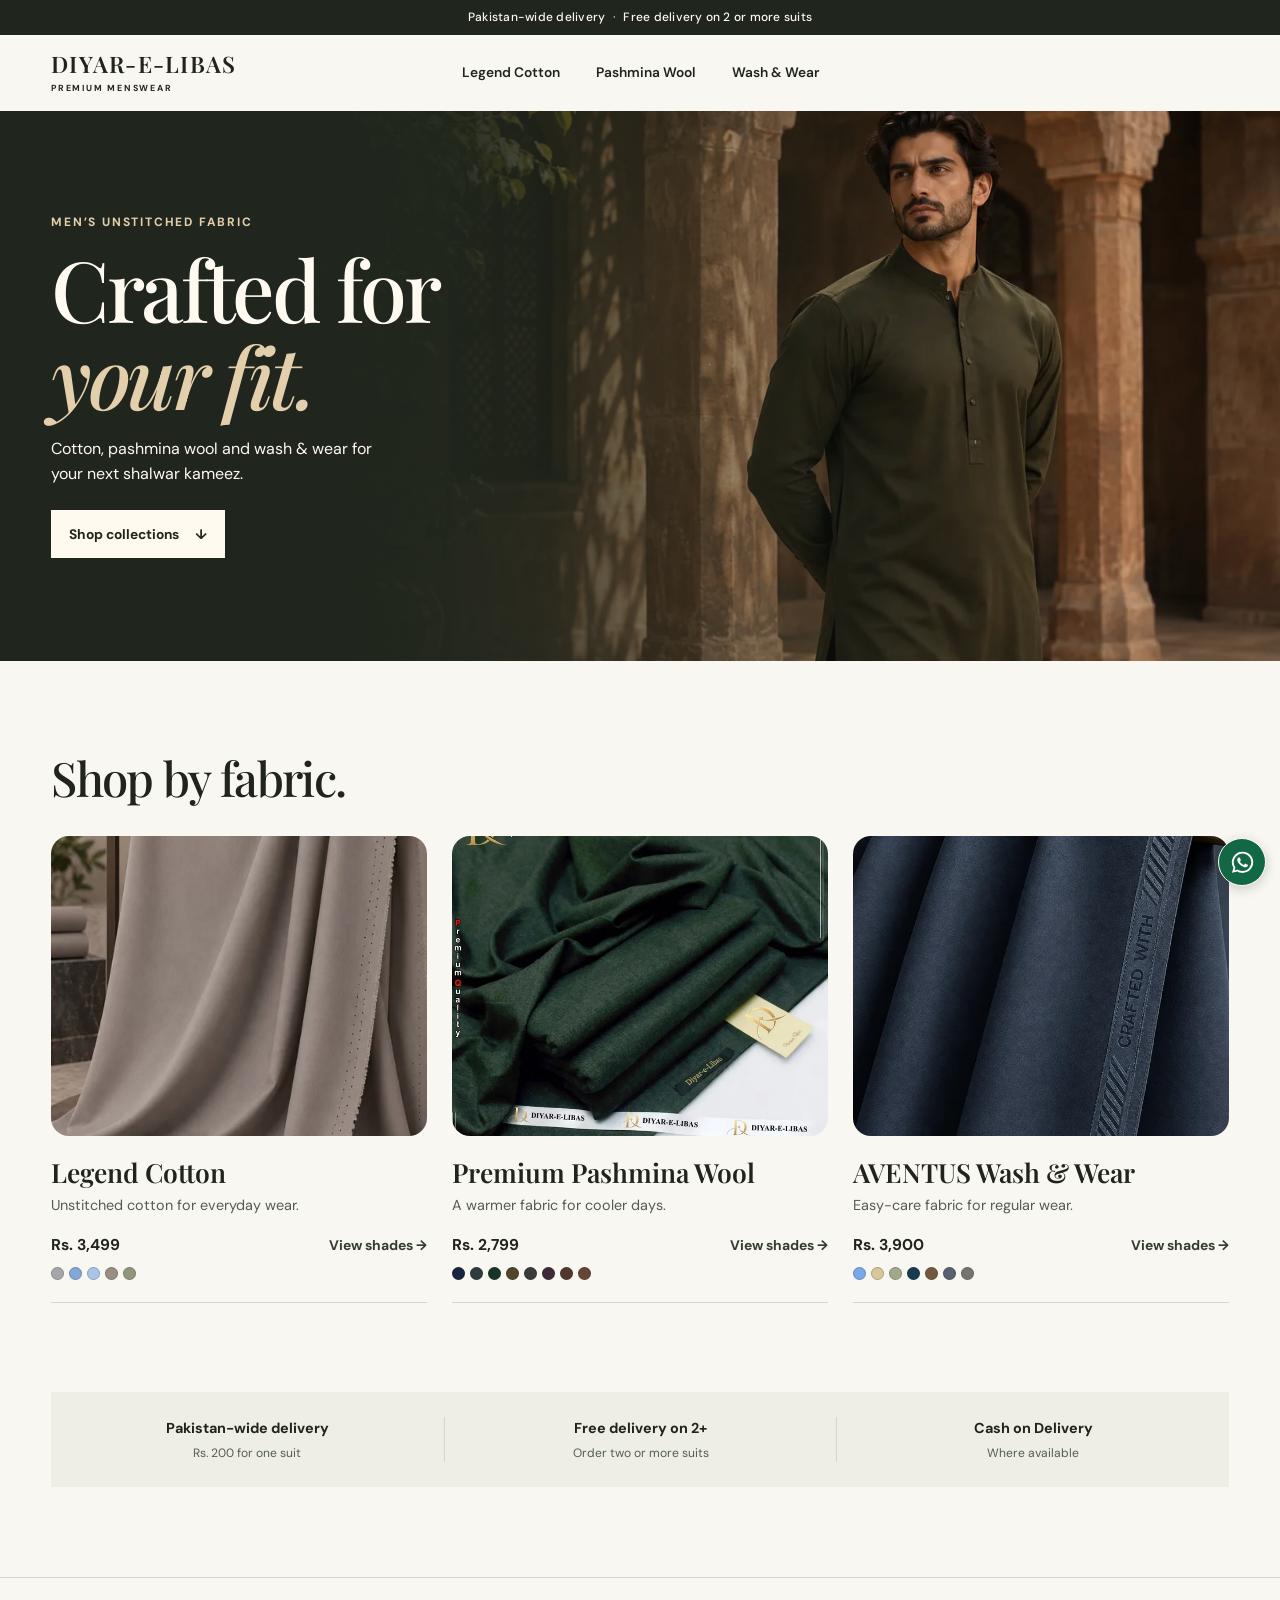
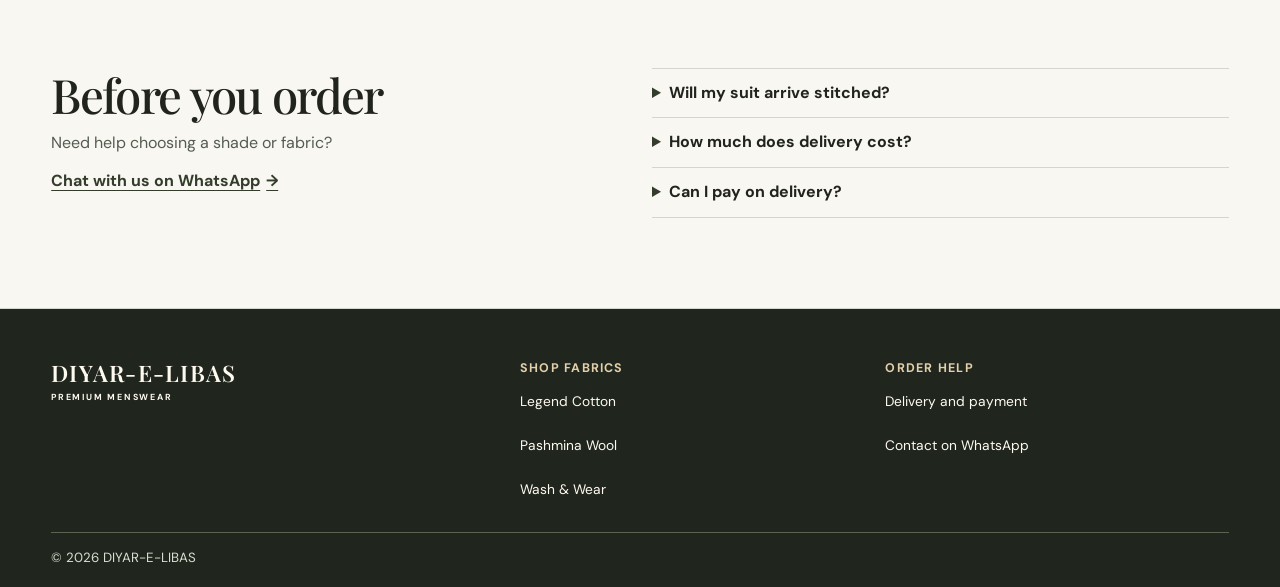
==== index.html @ 00e98317 "Add homepage shade previews and floating WhatsApp" ====
<!DOCTYPE html>
<html lang="en">
<head>
  <meta charset="utf-8">
  <meta name="viewport" content="width=device-width, initial-scale=1">
  <meta name="theme-color" content="#24251e">
  <title>DIYAR-E-LIBAS | Premium Unstitched Menswear</title>
  <meta name="description" content="Shop unstitched men's fabrics from DIYAR-E-LIBAS. Explore Legend Cotton, Premium Pashmina Wool and AVENTUS Wash & Wear with delivery across Pakistan.">
  <link rel="stylesheet" href="home/home.css?v=6">
  <script src="home/home.js?v=2" defer></script>
</head>
<body class="home-page">
  <a class="skip-link" href="#main">Skip to content</a>
  <div class="announcement">Pakistan-wide delivery <span aria-hidden="true">·</span> Free delivery on 2 or more suits</div>
  <header class="site-header">
    <div class="container header-content">
      <a class="wordmark" href="./" aria-label="DIYAR-E-LIBAS home">DIYAR-E-LIBAS<span>PREMIUM MENSWEAR</span></a>
      <nav aria-label="Main navigation">
        <a href="legend-cotton/">Legend Cotton</a>
        <a href="kadhar/">Pashmina Wool</a>
        <a href="wash-n-wear/">Wash &amp; Wear</a>
      </nav>
    </div>
  </header>

  <main id="main">
    <section class="hero" aria-labelledby="hero-title">
      <div class="hero-copy">
        <p class="eyebrow">Men’s unstitched fabric</p>
        <h1 id="hero-title">Crafted for <em>your fit.</em></h1>
        <p class="hero-description">Cotton, pashmina wool and wash &amp; wear for your next shalwar kameez.</p>
        <a class="button" href="#collections">Shop collections <span aria-hidden="true">↓</span></a>
      </div>
      <picture class="hero-photo">
        <source media="(max-width: 900px)" srcset="home/images/campaign-mobile.webp">
        <img src="home/images/campaign.webp" width="1200" height="800" alt="Editorial styling of an olive shalwar kameez in a sandstone courtyard" fetchpriority="high">
      </picture>
    </section>

    <section class="container collections" id="collections" aria-labelledby="collections-title">
      <div class="section-heading">
        <h2 id="collections-title">Shop by fabric.</h2>
      </div>
      <div class="collection-grid">
        <a class="collection-card" href="legend-cotton/">
          <div class="collection-photo"><img src="home/images/legend-cotton.webp" width="480" height="720" alt="Dust Taupe cotton draped to show its texture" loading="lazy"></div>
          <div class="collection-info">
            <h3>Legend Cotton</h3>
            <p>Unstitched cotton for everyday wear.</p>
            <span class="collection-action"><strong>Rs. 3,499</strong><span class="card-cta">View shades <span aria-hidden="true">→</span></span></span>
            <span class="collection-swatches" data-collection-swatches hidden></span>
          </div>
        </a>
        <a class="collection-card" href="kadhar/">
          <div class="collection-photo"><img src="home/images/pashmina.webp" width="720" height="689" alt="Folded deep green pashmina wool" loading="lazy"></div>
          <div class="collection-info">
            <h3>Premium Pashmina Wool</h3>
            <p>A warmer fabric for cooler days.</p>
            <span class="collection-action"><strong>Rs. 2,799</strong><span class="card-cta">View shades <span aria-hidden="true">→</span></span></span>
            <span class="collection-swatches" data-collection-swatches hidden></span>
          </div>
        </a>
        <a class="collection-card" href="wash-n-wear/">
          <div class="collection-photo"><img src="home/images/aventus.webp" width="658" height="720" alt="Close-up of dark AVENTUS Wash &amp; Wear fabric" loading="lazy"></div>
          <div class="collection-info">
            <h3>AVENTUS Wash &amp; Wear</h3>
            <p>Easy-care fabric for regular wear.</p>
            <span class="collection-action"><strong>Rs. 3,900</strong><span class="card-cta">View shades <span aria-hidden="true">→</span></span></span>
            <span class="collection-swatches" data-collection-swatches hidden></span>
          </div>
        </a>
      </div>
    </section>

    <ul class="assurances container" aria-label="Delivery and payment">
      <li><strong>Pakistan-wide delivery</strong><span>Rs. 200 for one suit</span></li>
      <li><strong>Free delivery on 2+</strong><span>Order two or more suits</span></li>
      <li><strong>Cash on Delivery</strong><span>Where available</span></li>
    </ul>

    <section class="shopping-info" id="order-help" aria-labelledby="shopping-title">
      <div class="container shopping-content">
        <div>
          <h2 id="shopping-title">Before you order</h2>
          <p>Need help choosing a shade or fabric?</p>
          <a class="text-link" href="https://wa.me/923183621505">Chat with us on WhatsApp <span aria-hidden="true">→</span></a>
        </div>
        <div class="questions">
          <details>
            <summary>Will my suit arrive stitched?</summary>
            <p>Each collection is sold as unstitched suit fabric. You can have it tailored to your measurements.</p>
          </details>
          <details>
            <summary>How much does delivery cost?</summary>
            <p>Delivery across Pakistan costs Rs. 200 for one suit and is free on orders of two or more suits.</p>
          </details>
          <details>
            <summary>Can I pay on delivery?</summary>
            <p>Cash on Delivery is available where supported in your delivery area.</p>
          </details>
        </div>
      </div>
    </section>
  </main>

  <footer class="site-footer">
    <div class="container footer-content">
      <a class="wordmark" href="./" aria-label="DIYAR-E-LIBAS home">DIYAR-E-LIBAS<span>PREMIUM MENSWEAR</span></a>
      <nav aria-label="Shop fabrics">
        <h2>Shop fabrics</h2>
        <a href="legend-cotton/">Legend Cotton</a>
        <a href="kadhar/">Pashmina Wool</a>
        <a href="wash-n-wear/">Wash &amp; Wear</a>
      </nav>
      <nav aria-label="Order help">
        <h2>Order help</h2>
        <a href="#order-help">Delivery and payment</a>
        <a href="https://wa.me/923183621505">Contact on WhatsApp</a>
      </nav>
    </div>
    <small class="container footer-copyright">© <span id="year"></span> DIYAR-E-LIBAS</small>
  </footer>
  <a class="floating-whatsapp" href="https://wa.me/923183621505" aria-label="Message Diyar-e-Libas on WhatsApp">
    <svg aria-hidden="true" viewBox="0 0 32 32" xmlns="http://www.w3.org/2000/svg"><path fill="#fff" d="M16.02 3.2A12.55 12.55 0 0 0 5.25 22.2L3.6 28.2l6.16-1.61A12.56 12.56 0 1 0 16.02 3.2Zm0 22.9c-1.9 0-3.75-.51-5.36-1.49l-.38-.23-3.66.96.98-3.56-.25-.39a10.34 10.34 0 1 1 8.67 4.71Zm5.67-7.74c-.31-.16-1.83-.9-2.11-1-.28-.1-.49-.16-.69.16-.21.31-.8 1-.98 1.2-.18.21-.36.23-.67.08-.31-.16-1.3-.48-2.47-1.53-.91-.81-1.53-1.82-1.71-2.13-.18-.31-.02-.48.14-.64.14-.14.31-.36.46-.54.15-.18.2-.31.31-.52.1-.2.05-.39-.03-.54-.08-.16-.69-1.67-.95-2.29-.25-.6-.5-.52-.69-.53h-.59c-.2 0-.54.08-.82.39-.28.31-1.08 1.05-1.08 2.57s1.1 2.98 1.26 3.19c.15.21 2.17 3.31 5.26 4.64.74.32 1.31.51 1.76.65.74.24 1.41.21 1.94.13.59-.09 1.83-.75 2.09-1.47.26-.72.26-1.34.18-1.47-.08-.13-.28-.21-.59-.36Z"/></svg>
  </a>
</body>
</html>
---- home/home.css ----
@import url('https://fonts.googleapis.com/css2?family=DM+Sans:wght@400;500;600;700&family=Playfair+Display:ital,wght@0,500;0,600;1,500&display=swap');

:root {
  --ink: #20241d;
  --paper: #f8f7f2;
  --surface: #eeeee5;
  --olive: #343d2c;
  --olive-dark: #20261d;
  --muted: #545c50;
  --line: #d3d6ca;
  --champagne: #e3cfac;
  --on-dark: #fffaf0;
  --on-dark-muted: #d9ddce;
  --serif: 'Playfair Display', Georgia, serif;
  --sans: 'DM Sans', Arial, sans-serif;
  --content: min(1240px, calc(100% - clamp(24px, 8vw, 112px)));
  --section-space: clamp(36px, 7vw, 94px);
  --grid-gap: clamp(8px, 2vw, 28px);
}

* { box-sizing: border-box; }
body { margin: 0; background: var(--paper); color: var(--ink); font: 1rem/1.55 var(--sans); }
h1, h2, h3, p { margin: 0; }
a { color: inherit; text-decoration: none; }
img { display: block; width: 100%; }
a:focus-visible, summary:focus-visible { outline: 2px solid currentColor; outline-offset: 4px; }
.container { width: var(--content); margin-inline: auto; }
.skip-link { position: absolute; z-index: 2; top: 8px; left: 8px; padding: 12px; background: var(--paper); transform: translateY(-150%); }
.skip-link:focus { transform: none; }

.announcement {
  padding: 8px 12px;
  background: var(--olive-dark);
  color: var(--on-dark);
  text-align: center;
  font-size: .75rem;
  font-weight: 500;
  letter-spacing: .02em;
}
.announcement span { margin-inline: .35em; color: var(--champagne); }
.site-header { background: var(--paper); }
.header-content { display: grid; grid-template-columns: 1fr auto 1fr; align-items: center; min-height: 76px; gap: 16px; }
.wordmark { justify-self: start; font: 600 clamp(1.04rem, 1.8vw, 1.42rem)/1.1 var(--serif); letter-spacing: .055em; white-space: nowrap; }
.wordmark span { display: block; margin-top: 6px; font: 700 .55rem var(--sans); letter-spacing: .2em; }
.header-content nav { display: flex; gap: clamp(12px, 3vw, 36px); }
.header-content nav a { display: inline-flex; align-items: center; min-height: 44px; font-size: .86rem; font-weight: 600; }
.header-content a:hover, .footer-content nav a:hover { text-decoration: underline; text-underline-offset: 4px; }

.hero {
  position: relative;
  isolation: isolate;
  min-height: clamp(390px, 43vw, 620px);
  display: grid;
  align-items: center;
  background: var(--olive-dark);
  color: var(--on-dark);
}
.hero-photo { position: absolute; inset: 0 0 0 23%; z-index: -2; }
.hero-photo img { height: 100%; object-fit: cover; object-position: 69% 17%; }
.hero::after {
  position: absolute;
  inset: 0;
  z-index: -1;
  content: '';
  background: linear-gradient(90deg, var(--olive-dark) 23%, #20261df5 35%, #20261d83 55%, transparent 76%);
}
.hero-copy { width: var(--content); margin-inline: auto; padding-block: clamp(32px, 7vw, 90px); }
.eyebrow { color: var(--champagne); font-size: .75rem; font-weight: 700; letter-spacing: .15em; text-transform: uppercase; }
.hero h1 { width: fit-content; margin-block: 13px 18px; font: 500 clamp(2.4rem, 6.6vw, 5.85rem)/1.03 var(--serif); letter-spacing: -.042em; }
.hero h1 em { display: block; color: var(--champagne); font-weight: 500; }
.hero-description { max-width: 31ch; color: var(--on-dark); }
.button {
  display: inline-flex;
  align-items: center;
  gap: 16px;
  min-height: 48px;
  margin-top: 24px;
  padding: 10px 17px;
  border: 1px solid var(--on-dark);
  background: var(--on-dark);
  color: var(--olive-dark);
  font-size: .86rem;
  font-weight: 700;
}
.button:hover { background: var(--champagne); border-color: var(--champagne); }
.button:focus-visible { outline-color: var(--champagne); }

.collections { padding-block: var(--section-space); }
h2 { font: 500 clamp(1.9rem, 3.7vw, 3.25rem)/1.12 var(--serif); letter-spacing: -.035em; }
.section-heading { margin-bottom: clamp(16px, 2.6vw, 32px); }
.collection-grid { display: grid; grid-template-columns: repeat(3, minmax(0, 1fr)); gap: var(--grid-gap); }
.collection-card { display: flex; flex-direction: column; min-width: 0; border-bottom: 1px solid var(--line); }
.collection-photo { aspect-ratio: 5 / 4; background: var(--surface); border-radius: clamp(8px, 1.5vw, 18px); overflow: hidden; }
.collection-photo img { height: 100%; object-fit: cover; }
.collection-info { display: flex; flex: 1; flex-direction: column; padding-block: clamp(10px, 1.7vw, 20px) clamp(12px, 1.9vw, 22px); }
.collection-info h3 { font: 600 clamp(.86rem, 2.25vw, 1.65rem)/1.22 var(--serif); }
.collection-info p { margin: 6px 0 16px; color: var(--muted); font-size: .9rem; }
.collection-action { display: flex; justify-content: space-between; align-items: baseline; flex-wrap: wrap; gap: 4px 10px; margin-top: auto; font-size: clamp(.76rem, 1.8vw, .98rem); font-variant-numeric: tabular-nums; }
.collection-swatches:not([hidden]) {
  display: flex;
  flex-wrap: wrap;
  align-content: start;
  gap: 5px;
  margin-top: 10px;
}
.collection-swatch {
  width: 13px;
  height: 13px;
  border: 1px solid #20241d38;
  border-radius: 50%;
}
.card-cta { color: var(--olive); font-size: clamp(.72rem, 1.65vw, .87rem); font-weight: 700; }
.collection-card:hover .card-cta, .collection-card:focus-visible .card-cta { text-decoration: underline; text-underline-offset: 4px; }
@media (hover: hover) and (prefers-reduced-motion: no-preference) {
  .collection-photo img { transition: transform 240ms ease-out; }
  .collection-card:hover img { transform: scale(1.035); }
}

.assurances { display: grid; grid-template-columns: repeat(3, minmax(0, 1fr)); padding: clamp(15px, 2.5vw, 25px) 0; margin-block: 0 var(--section-space); background: var(--surface); list-style: none; }
.assurances li { display: grid; align-content: start; gap: 4px; padding-inline: 8px; text-align: center; font-size: .9rem; }
.assurances li + li { border-left: 1px solid var(--line); }
.assurances span { color: var(--muted); font-size: .84em; }
.shopping-info { border-block: 1px solid var(--line); }
.shopping-content { display: grid; grid-template-columns: minmax(0, 1fr) minmax(0, 1fr); gap: 24px; padding-block: var(--section-space); }
.shopping-content h2 { margin-bottom: 10px; }
.shopping-content p { color: var(--muted); }
.text-link { display: inline-flex; align-items: center; gap: 6px; min-height: 44px; margin-top: 4px; color: var(--olive); font-weight: 700; text-decoration: underline; text-underline-offset: 4px; }
details { border-bottom: 1px solid var(--line); }
details:first-child { border-top: 1px solid var(--line); }
summary { min-height: 48px; padding-block: 12px; cursor: pointer; font-weight: 700; }
summary::marker { color: var(--olive); }
details p { padding: 0 0 14px 16px; }

.site-footer { background: var(--olive-dark); color: var(--on-dark); padding-block: clamp(28px, 4vw, 54px) 18px; }
.footer-content { display: grid; grid-template-columns: 1.3fr 1fr 1fr; align-items: start; gap: 22px; }
.footer-content nav { display: grid; justify-items: start; }
.footer-content nav h2 { margin-bottom: 4px; color: var(--champagne); font: 700 .78rem var(--sans); letter-spacing: .1em; text-transform: uppercase; }
.footer-content nav a { display: inline-flex; align-items: center; min-height: 44px; font-size: .86rem; }
.footer-copyright { display: block; margin-top: 20px; padding-top: 15px; border-top: 1px solid #596451; color: var(--on-dark-muted); }

.floating-whatsapp {
  position: fixed;
  z-index: 3;
  right: calc(14px + env(safe-area-inset-right));
  bottom: calc(14px + env(safe-area-inset-bottom));
  display: grid;
  place-items: center;
  width: 48px;
  height: 48px;
  border: 1px solid #fffaf0;
  border-radius: 50%;
  background: #126844;
  color: #fff;
  box-shadow: 0 3px 12px #20261d33;
}
.floating-whatsapp:hover { background: #0e5135; }
.floating-whatsapp:focus-visible { outline: 2px solid var(--olive-dark); box-shadow: 0 0 0 4px var(--paper); }
.floating-whatsapp svg { width: 27px; height: 27px; }

@media (max-width: 700px) {
  .header-content { grid-template-columns: 1fr; min-height: 0; gap: 0 10px; padding-top: 8px; }
  .header-content .wordmark { display: grid; align-content: center; min-height: 44px; }
  .header-content nav { grid-row: 2; justify-content: space-between; border-top: 1px solid var(--line); }
  .header-content nav a { font-size: .78rem; }
  .hero { min-height: clamp(285px, 67vw, 430px); }
  .hero-photo { left: 31%; }
  .hero-photo img { object-position: 69% 40%; }
  .hero::after { background: linear-gradient(90deg, var(--olive-dark) 31%, #20261df5 39%, #20261d99 53%, transparent 76%); }
  .hero h1 { font-size: clamp(2rem, 8.6vw, 3.75rem); margin-block: 10px 13px; }
  .hero-description { max-width: 49%; font-size: .82rem; }
  .eyebrow { max-width: 54%; font-size: .65rem; letter-spacing: .1em; }
  .button { min-height: 44px; margin-top: 16px; padding-inline: 10px; gap: 7px; font-size: .76rem; }
  .shopping-content { grid-template-columns: 1fr; }
  .footer-content { grid-template-columns: 1fr 1fr; }
  .footer-content .wordmark { grid-column: 1 / -1; }
}

@media (max-width: 540px) {
  .collection-photo { aspect-ratio: 1; }
  .collection-info h3 { margin-bottom: 10px; }
  .collection-info p { display: none; }
  .collection-action { flex-direction: column; }
  .collection-swatches:not([hidden]) { max-width: 67px; min-height: 31px; }
  .assurances li { font-size: .72rem; }
}
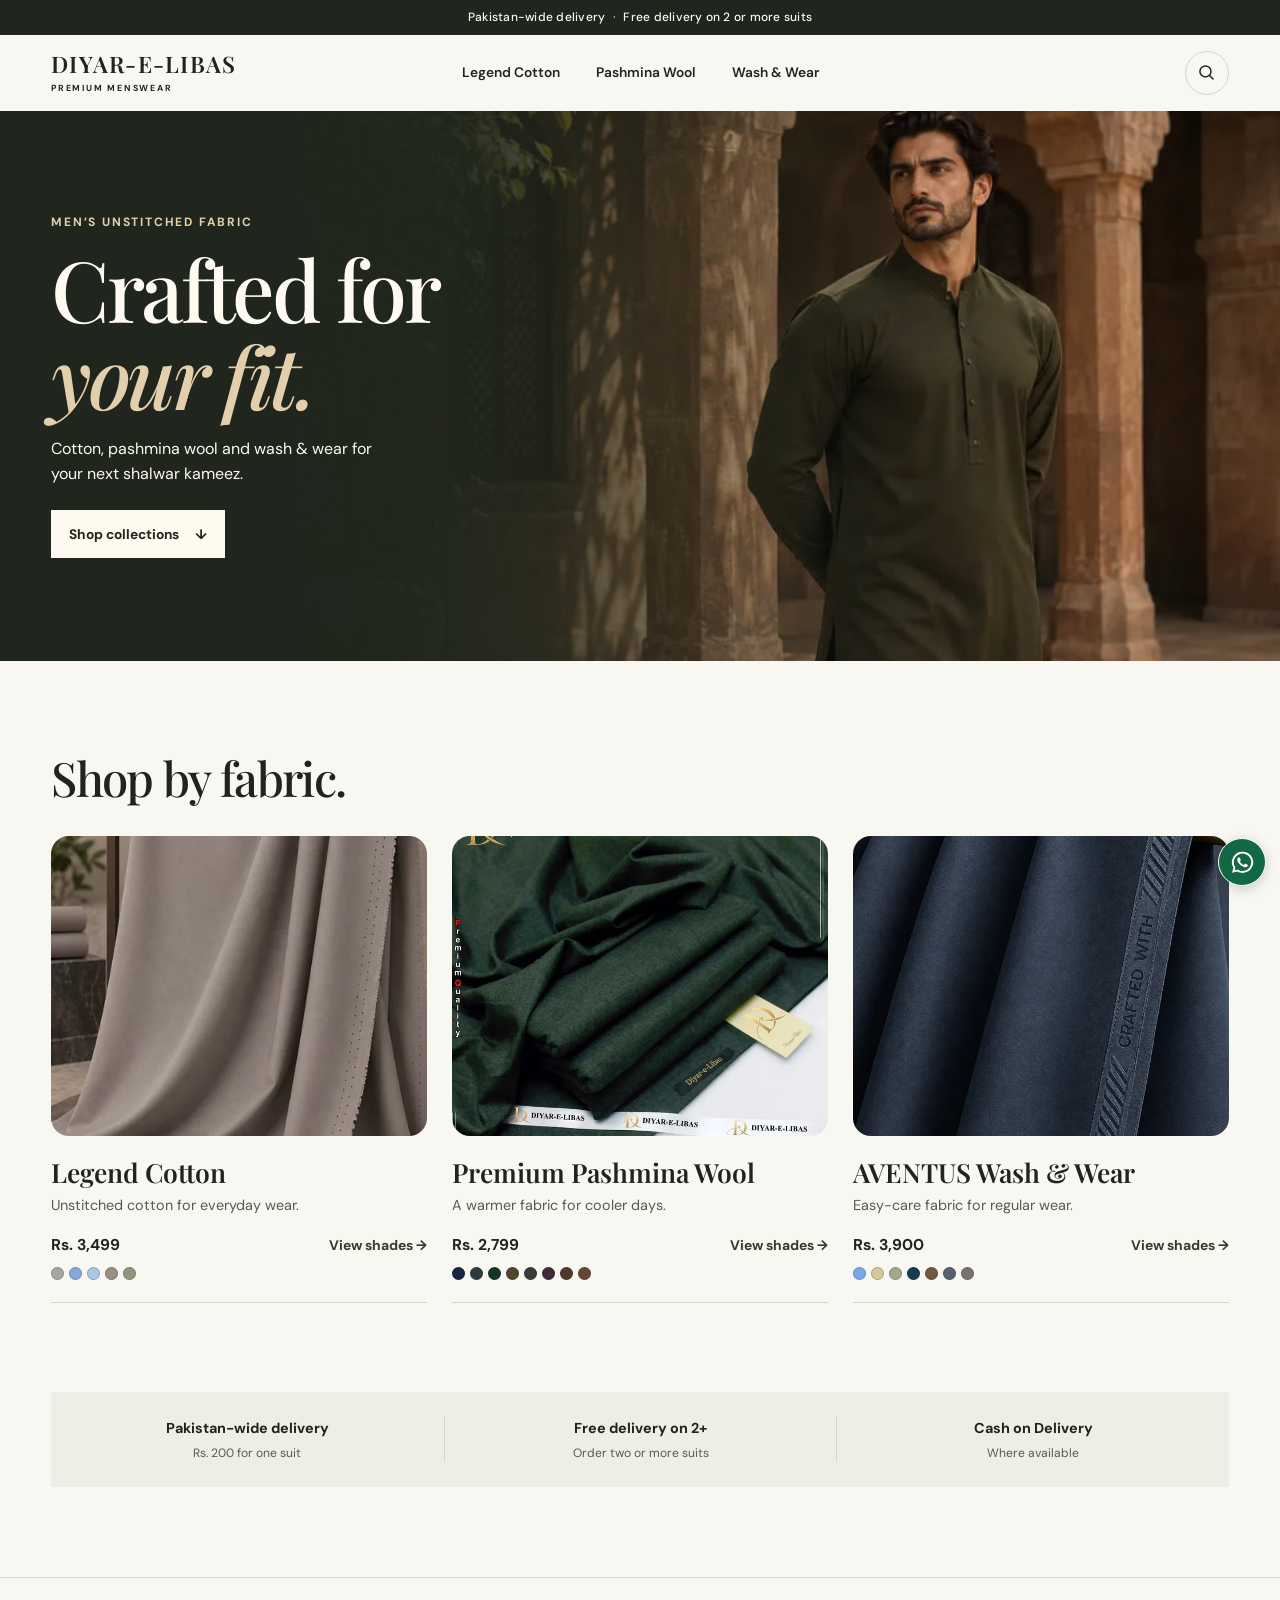
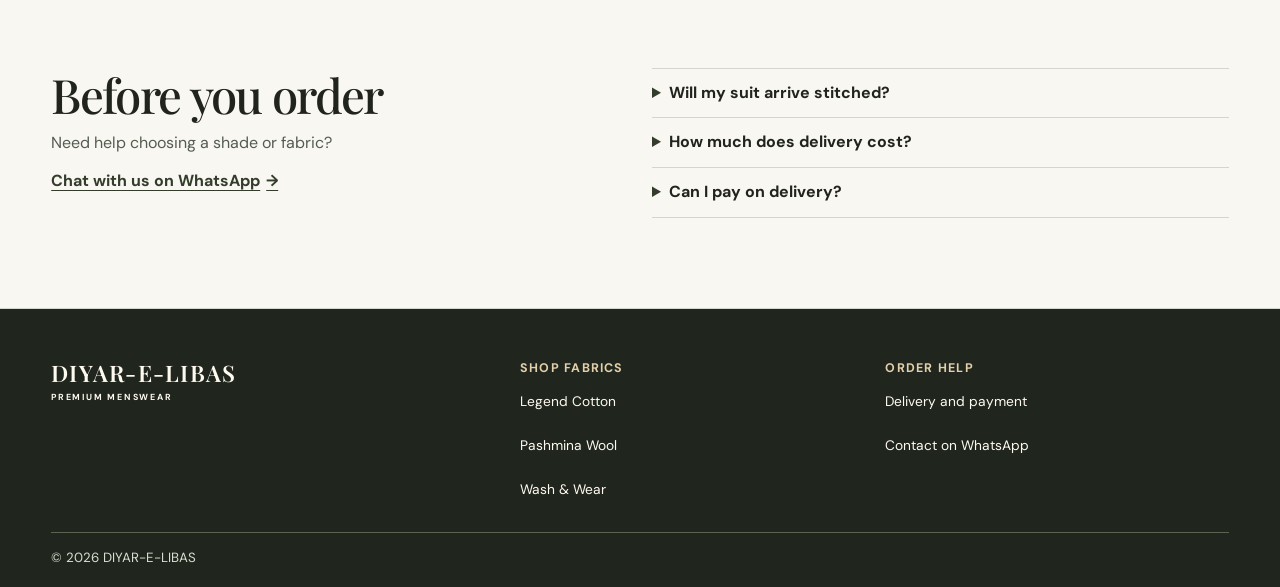
==== commit 894d367c: "Add homepage fabric search and mobile navigation tabs" ====
--- a/index.html
+++ b/index.html
@@ -6,8 +6,8 @@
   <meta name="theme-color" content="#24251e">
   <title>DIYAR-E-LIBAS | Premium Unstitched Menswear</title>
   <meta name="description" content="Shop unstitched men's fabrics from DIYAR-E-LIBAS. Explore Legend Cotton, Premium Pashmina Wool and AVENTUS Wash & Wear with delivery across Pakistan.">
-  <link rel="stylesheet" href="home/home.css?v=6">
-  <script src="home/home.js?v=2" defer></script>
+  <link rel="stylesheet" href="home/home.css?v=7">
+  <script src="home/home.js?v=3" defer></script>
 </head>
 <body class="home-page">
   <a class="skip-link" href="#main">Skip to content</a>
@@ -20,8 +20,25 @@
         <a href="kadhar/">Pashmina Wool</a>
         <a href="wash-n-wear/">Wash &amp; Wear</a>
       </nav>
+      <button class="search-toggle" type="button" aria-label="Search fabrics" aria-haspopup="dialog" aria-controls="fabric-search" hidden>
+        <svg viewBox="0 0 24 24" fill="none" stroke="currentColor" stroke-width="1.7" stroke-linecap="round" aria-hidden="true">
+          <circle cx="10.8" cy="10.8" r="6.3"></circle>
+          <path d="m15.4 15.4 4.1 4.1"></path>
+        </svg>
+      </button>
     </div>
   </header>
+
+  <dialog class="fabric-search" id="fabric-search" aria-labelledby="search-heading">
+    <div class="search-heading">
+      <h2 id="search-heading">Search fabrics</h2>
+      <form method="dialog"><button class="search-close" aria-label="Close search">×</button></form>
+    </div>
+    <label class="search-label" for="fabric-query">Collection or shade</label>
+    <input id="fabric-query" type="search" placeholder="Try cotton or powder blue" autocomplete="off" autofocus>
+    <p class="search-status" role="status"></p>
+    <ul class="search-results" aria-label="Matching collections"></ul>
+  </dialog>
 
   <main id="main">
     <section class="hero" aria-labelledby="hero-title">
--- a/home/home.css
+++ b/home/home.css
@@ -23,7 +23,7 @@
 h1, h2, h3, p { margin: 0; }
 a { color: inherit; text-decoration: none; }
 img { display: block; width: 100%; }
-a:focus-visible, summary:focus-visible { outline: 2px solid currentColor; outline-offset: 4px; }
+a:focus-visible, button:focus-visible, input:focus-visible, summary:focus-visible { outline: 2px solid currentColor; outline-offset: 4px; }
 .container { width: var(--content); margin-inline: auto; }
 .skip-link { position: absolute; z-index: 2; top: 8px; left: 8px; padding: 12px; background: var(--paper); transform: translateY(-150%); }
 .skip-link:focus { transform: none; }
@@ -45,6 +45,49 @@
 .header-content nav { display: flex; gap: clamp(12px, 3vw, 36px); }
 .header-content nav a { display: inline-flex; align-items: center; min-height: 44px; font-size: .86rem; font-weight: 600; }
 .header-content a:hover, .footer-content nav a:hover { text-decoration: underline; text-underline-offset: 4px; }
+
+.search-toggle, .search-close {
+  width: 44px;
+  height: 44px;
+  padding: 0;
+  border: 1px solid var(--line);
+  border-radius: 50%;
+  background: transparent;
+  color: var(--ink);
+  cursor: pointer;
+}
+.search-toggle:not([hidden]) { display: grid; place-items: center; justify-self: end; }
+.search-toggle:hover, .search-close:hover { background: var(--surface); }
+.search-toggle svg { width: 21px; height: 21px; }
+.fabric-search {
+  width: min(480px, calc(100% - 24px));
+  max-height: 85dvh;
+  padding: clamp(16px, 4vw, 28px);
+  border: 1px solid var(--line);
+  border-radius: 16px;
+  background: var(--paper);
+  color: var(--ink);
+}
+.fabric-search::backdrop { background: #20261d99; }
+.search-heading { display: flex; justify-content: space-between; align-items: center; gap: 12px; margin-bottom: 15px; }
+.search-heading h2 { font-size: clamp(1.4rem, 5vw, 2rem); }
+.search-close { font: 1.4rem/1 var(--sans); }
+.search-label { display: block; margin-bottom: 5px; font-size: .85rem; font-weight: 700; }
+.fabric-search input {
+  width: 100%;
+  min-height: 46px;
+  padding: 8px 12px;
+  border: 1px solid var(--line);
+  border-radius: 8px;
+  background: #fff;
+  color: var(--ink);
+  font: 1rem var(--sans);
+}
+.search-status { margin-top: 14px; color: var(--muted); font-size: .85rem; }
+.search-results { margin: 5px 0 0; padding: 0; list-style: none; }
+.search-results a { display: grid; align-content: center; min-height: 44px; padding-block: 7px; border-bottom: 1px solid var(--line); font-weight: 700; }
+.search-results a:hover { text-decoration: underline; text-underline-offset: 4px; }
+.search-results a span { color: var(--muted); font-size: .84rem; font-weight: 400; }
 
 .hero {
   position: relative;
@@ -158,10 +201,19 @@
 .floating-whatsapp svg { width: 27px; height: 27px; }
 
 @media (max-width: 700px) {
-  .header-content { grid-template-columns: 1fr; min-height: 0; gap: 0 10px; padding-top: 8px; }
+  .header-content { grid-template-columns: minmax(0, 1fr) auto; min-height: 0; gap: 0 10px; padding-top: 8px; }
   .header-content .wordmark { display: grid; align-content: center; min-height: 44px; }
-  .header-content nav { grid-row: 2; justify-content: space-between; border-top: 1px solid var(--line); }
-  .header-content nav a { font-size: .78rem; }
+  .header-content nav { grid-column: 1 / -1; grid-row: 2; display: grid; grid-template-columns: repeat(3, minmax(0, 1fr)); gap: 6px; padding-block: 8px; }
+  .header-content nav a {
+    justify-content: center;
+    padding: 4px;
+    border: 1px solid var(--line);
+    border-radius: 8px;
+    background: var(--surface);
+    text-align: center;
+    font-size: .75rem;
+  }
+  .header-content nav a:hover { border-color: var(--olive); }
   .hero { min-height: clamp(285px, 67vw, 430px); }
   .hero-photo { left: 31%; }
   .hero-photo img { object-position: 69% 40%; }
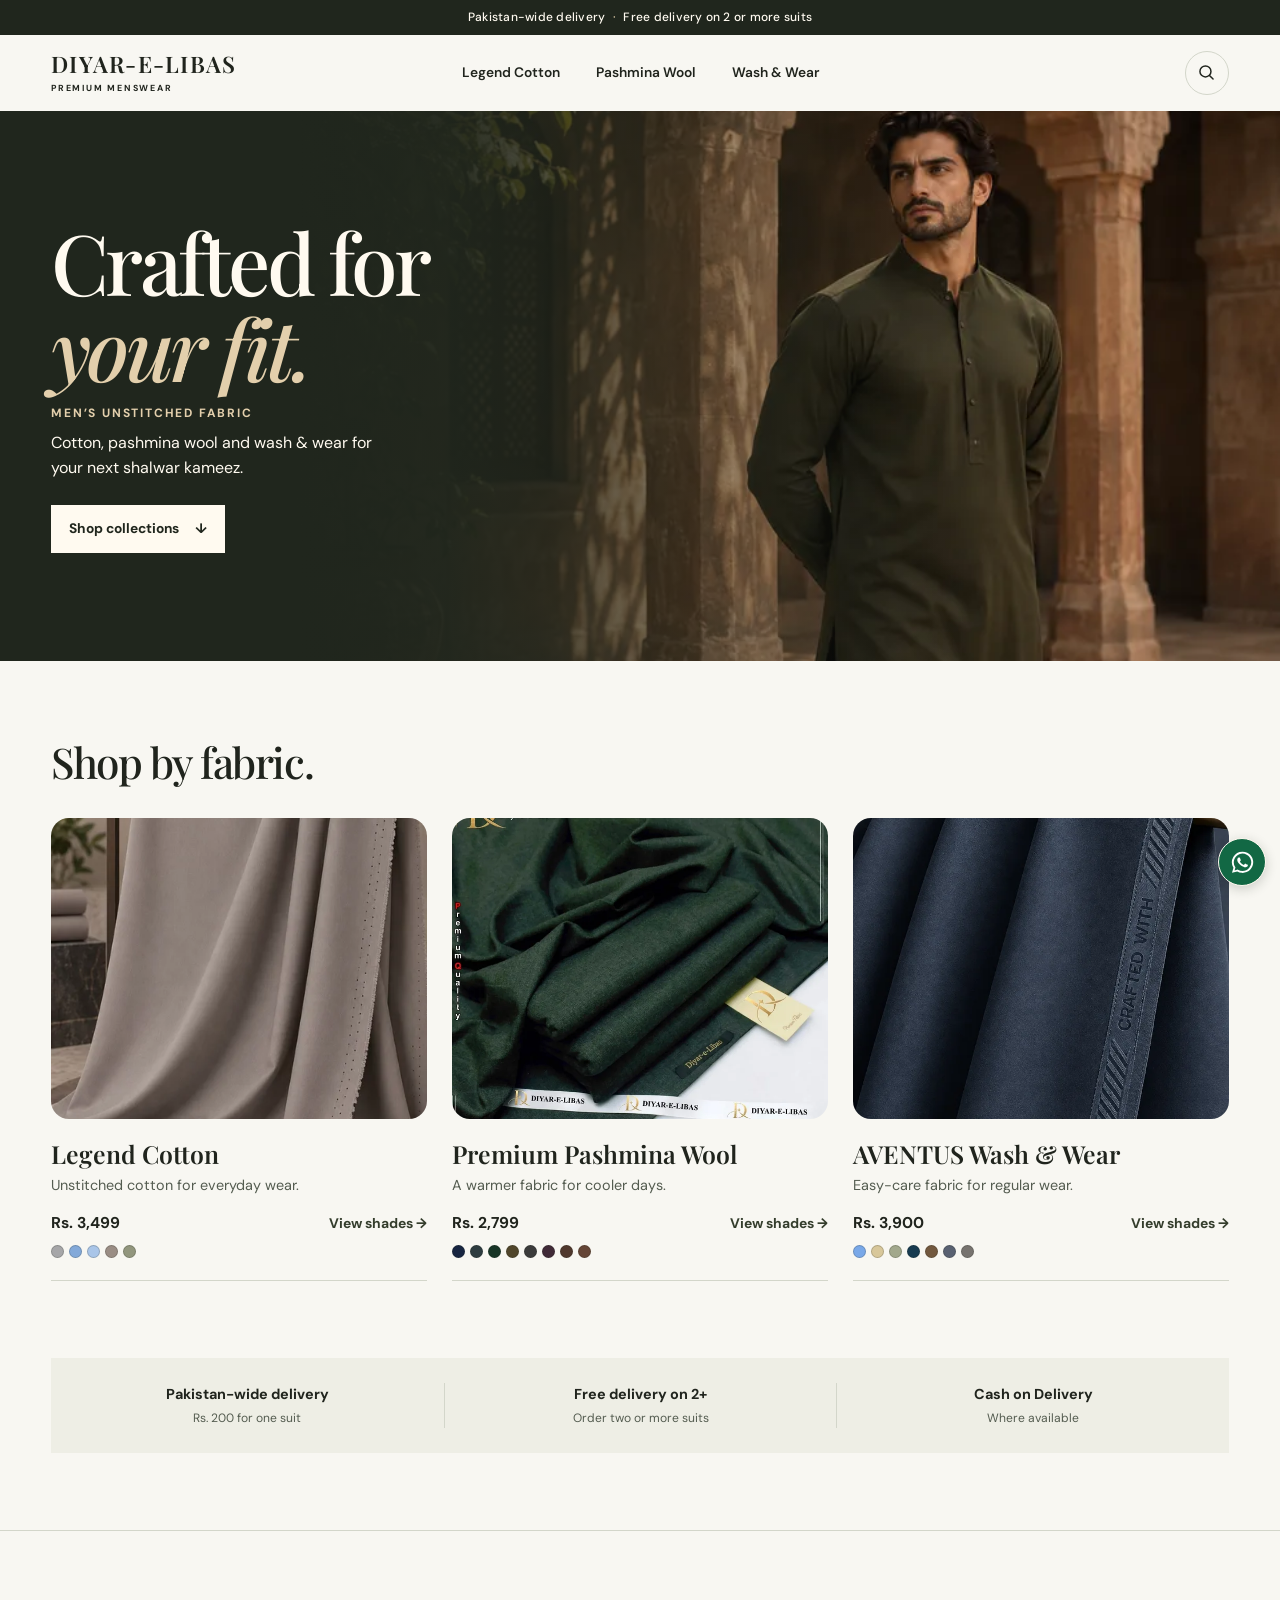
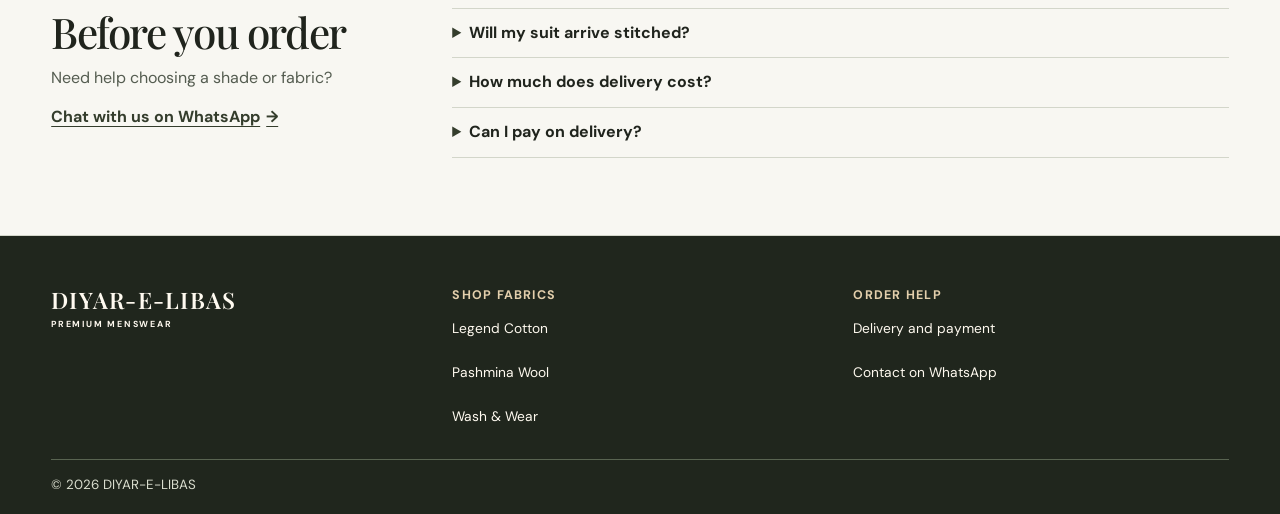
==== commit afdd6f62: "Align homepage hierarchy and merchandising rows" ====
--- a/index.html
+++ b/index.html
@@ -6,7 +6,7 @@
   <meta name="theme-color" content="#24251e">
   <title>DIYAR-E-LIBAS | Premium Unstitched Menswear</title>
   <meta name="description" content="Shop unstitched men's fabrics from DIYAR-E-LIBAS. Explore Legend Cotton, Premium Pashmina Wool and AVENTUS Wash & Wear with delivery across Pakistan.">
-  <link rel="stylesheet" href="home/home.css?v=7">
+  <link rel="stylesheet" href="home/home.css?v=8">
   <script src="home/home.js?v=3" defer></script>
 </head>
 <body class="home-page">
@@ -15,17 +15,17 @@
   <header class="site-header">
     <div class="container header-content">
       <a class="wordmark" href="./" aria-label="DIYAR-E-LIBAS home">DIYAR-E-LIBAS<span>PREMIUM MENSWEAR</span></a>
-      <nav aria-label="Main navigation">
-        <a href="legend-cotton/">Legend Cotton</a>
-        <a href="kadhar/">Pashmina Wool</a>
-        <a href="wash-n-wear/">Wash &amp; Wear</a>
-      </nav>
       <button class="search-toggle" type="button" aria-label="Search fabrics" aria-haspopup="dialog" aria-controls="fabric-search" hidden>
         <svg viewBox="0 0 24 24" fill="none" stroke="currentColor" stroke-width="1.7" stroke-linecap="round" aria-hidden="true">
           <circle cx="10.8" cy="10.8" r="6.3"></circle>
           <path d="m15.4 15.4 4.1 4.1"></path>
         </svg>
       </button>
+      <nav aria-label="Main navigation">
+        <a href="legend-cotton/">Legend Cotton</a>
+        <a href="kadhar/">Pashmina Wool</a>
+        <a href="wash-n-wear/">Wash &amp; Wear</a>
+      </nav>
     </div>
   </header>
 
@@ -43,8 +43,8 @@
   <main id="main">
     <section class="hero" aria-labelledby="hero-title">
       <div class="hero-copy">
+        <h1 id="hero-title">Crafted for <em>your fit.</em></h1>
         <p class="eyebrow">Men’s unstitched fabric</p>
-        <h1 id="hero-title">Crafted for <em>your fit.</em></h1>
         <p class="hero-description">Cotton, pashmina wool and wash &amp; wear for your next shalwar kameez.</p>
         <a class="button" href="#collections">Shop collections <span aria-hidden="true">↓</span></a>
       </div>
--- a/home/home.css
+++ b/home/home.css
@@ -14,7 +14,11 @@
   --serif: 'Playfair Display', Georgia, serif;
   --sans: 'DM Sans', Arial, sans-serif;
   --content: min(1240px, calc(100% - clamp(24px, 8vw, 112px)));
-  --section-space: clamp(36px, 7vw, 94px);
+  --section-space: clamp(32px, 6vw, 84px);
+  --heading-gap: clamp(16px, 3vw, 32px);
+  --title-hero: clamp(2.25rem, calc(.6875rem + 5.7vw), 5.75rem);
+  --title-section: clamp(1.7rem, 3.3vw, 3.1rem);
+  --title-card: clamp(.92rem, 2vw, 1.55rem);
   --grid-gap: clamp(8px, 2vw, 28px);
 }
 
@@ -39,10 +43,10 @@
 }
 .announcement span { margin-inline: .35em; color: var(--champagne); }
 .site-header { background: var(--paper); }
-.header-content { display: grid; grid-template-columns: 1fr auto 1fr; align-items: center; min-height: 76px; gap: 16px; }
+.header-content { display: grid; grid-template-columns: minmax(0, 1fr) auto minmax(0, 1fr); align-items: center; min-height: 76px; gap: 16px; }
 .wordmark { justify-self: start; font: 600 clamp(1.04rem, 1.8vw, 1.42rem)/1.1 var(--serif); letter-spacing: .055em; white-space: nowrap; }
 .wordmark span { display: block; margin-top: 6px; font: 700 .55rem var(--sans); letter-spacing: .2em; }
-.header-content nav { display: flex; gap: clamp(12px, 3vw, 36px); }
+.header-content nav { grid-column: 2; grid-row: 1; display: flex; gap: clamp(12px, 3vw, 36px); }
 .header-content nav a { display: inline-flex; align-items: center; min-height: 44px; font-size: .86rem; font-weight: 600; }
 .header-content a:hover, .footer-content nav a:hover { text-decoration: underline; text-underline-offset: 4px; }
 
@@ -56,7 +60,7 @@
   color: var(--ink);
   cursor: pointer;
 }
-.search-toggle:not([hidden]) { display: grid; place-items: center; justify-self: end; }
+.search-toggle:not([hidden]) { display: grid; grid-column: -2; grid-row: 1; place-items: center; justify-self: end; }
 .search-toggle:hover, .search-close:hover { background: var(--surface); }
 .search-toggle svg { width: 21px; height: 21px; }
 .fabric-search {
@@ -107,11 +111,11 @@
   content: '';
   background: linear-gradient(90deg, var(--olive-dark) 23%, #20261df5 35%, #20261d83 55%, transparent 76%);
 }
-.hero-copy { width: var(--content); margin-inline: auto; padding-block: clamp(32px, 7vw, 90px); }
-.eyebrow { color: var(--champagne); font-size: .75rem; font-weight: 700; letter-spacing: .15em; text-transform: uppercase; }
-.hero h1 { width: fit-content; margin-block: 13px 18px; font: 500 clamp(2.4rem, 6.6vw, 5.85rem)/1.03 var(--serif); letter-spacing: -.042em; }
+.hero-copy { width: var(--content); margin-inline: auto; padding-block: var(--section-space); }
+.eyebrow { margin-block: 14px 8px; color: var(--champagne); font-size: .75rem; font-weight: 700; letter-spacing: .15em; text-transform: uppercase; }
+.hero h1 { max-width: 12ch; font: 500 var(--title-hero)/1.02 var(--serif); letter-spacing: -.045em; }
 .hero h1 em { display: block; color: var(--champagne); font-weight: 500; }
-.hero-description { max-width: 31ch; color: var(--on-dark); }
+.hero-description { max-width: 31ch; color: var(--on-dark); font-size: clamp(.88rem, 1.5vw, 1rem); }
 .button {
   display: inline-flex;
   align-items: center;
@@ -129,15 +133,15 @@
 .button:focus-visible { outline-color: var(--champagne); }
 
 .collections { padding-block: var(--section-space); }
-h2 { font: 500 clamp(1.9rem, 3.7vw, 3.25rem)/1.12 var(--serif); letter-spacing: -.035em; }
-.section-heading { margin-bottom: clamp(16px, 2.6vw, 32px); }
-.collection-grid { display: grid; grid-template-columns: repeat(3, minmax(0, 1fr)); gap: var(--grid-gap); }
+h2 { font: 500 var(--title-section)/1.15 var(--serif); letter-spacing: -.035em; }
+.section-heading { margin-bottom: var(--heading-gap); }
+.collection-grid { display: grid; grid-template-columns: repeat(3, minmax(0, 1fr)); column-gap: var(--grid-gap); }
 .collection-card { display: flex; flex-direction: column; min-width: 0; border-bottom: 1px solid var(--line); }
 .collection-photo { aspect-ratio: 5 / 4; background: var(--surface); border-radius: clamp(8px, 1.5vw, 18px); overflow: hidden; }
 .collection-photo img { height: 100%; object-fit: cover; }
 .collection-info { display: flex; flex: 1; flex-direction: column; padding-block: clamp(10px, 1.7vw, 20px) clamp(12px, 1.9vw, 22px); }
-.collection-info h3 { font: 600 clamp(.86rem, 2.25vw, 1.65rem)/1.22 var(--serif); }
-.collection-info p { margin: 6px 0 16px; color: var(--muted); font-size: .9rem; }
+.collection-info h3 { font: 600 var(--title-card)/1.2 var(--serif); }
+.collection-info p { margin: 6px 0 14px; color: var(--muted); font-size: .9rem; }
 .collection-action { display: flex; justify-content: space-between; align-items: baseline; flex-wrap: wrap; gap: 4px 10px; margin-top: auto; font-size: clamp(.76rem, 1.8vw, .98rem); font-variant-numeric: tabular-nums; }
 .collection-swatches:not([hidden]) {
   display: flex;
@@ -159,12 +163,24 @@
   .collection-card:hover img { transform: scale(1.035); }
 }
 
+
+/* Equal tracks keep wrapped names and shade lists on shared baselines. */
+@supports (grid-template-rows: subgrid) {
+  .collection-card { display: grid; grid-row: span 5; grid-template-rows: subgrid; }
+  .collection-info { display: grid; grid-row: 2 / -1; grid-template-rows: subgrid; align-items: start; }
+  .collection-info h3 { grid-row: 1; }
+  .collection-info p { grid-row: 2; }
+  .collection-action { grid-row: 3; margin-top: 0; }
+  .collection-swatches { grid-row: 4; }
+}
+
 .assurances { display: grid; grid-template-columns: repeat(3, minmax(0, 1fr)); padding: clamp(15px, 2.5vw, 25px) 0; margin-block: 0 var(--section-space); background: var(--surface); list-style: none; }
 .assurances li { display: grid; align-content: start; gap: 4px; padding-inline: 8px; text-align: center; font-size: .9rem; }
 .assurances li + li { border-left: 1px solid var(--line); }
 .assurances span { color: var(--muted); font-size: .84em; }
 .shopping-info { border-block: 1px solid var(--line); }
-.shopping-content { display: grid; grid-template-columns: minmax(0, 1fr) minmax(0, 1fr); gap: 24px; padding-block: var(--section-space); }
+.shopping-content { display: grid; grid-template-columns: repeat(3, minmax(0, 1fr)); gap: var(--grid-gap); padding-block: var(--section-space); }
+.questions { grid-column: span 2; }
 .shopping-content h2 { margin-bottom: 10px; }
 .shopping-content p { color: var(--muted); }
 .text-link { display: inline-flex; align-items: center; gap: 6px; min-height: 44px; margin-top: 4px; color: var(--olive); font-weight: 700; text-decoration: underline; text-underline-offset: 4px; }
@@ -175,7 +191,7 @@
 details p { padding: 0 0 14px 16px; }
 
 .site-footer { background: var(--olive-dark); color: var(--on-dark); padding-block: clamp(28px, 4vw, 54px) 18px; }
-.footer-content { display: grid; grid-template-columns: 1.3fr 1fr 1fr; align-items: start; gap: 22px; }
+.footer-content { display: grid; grid-template-columns: repeat(3, minmax(0, 1fr)); align-items: start; gap: var(--grid-gap); }
 .footer-content nav { display: grid; justify-items: start; }
 .footer-content nav h2 { margin-bottom: 4px; color: var(--champagne); font: 700 .78rem var(--sans); letter-spacing: .1em; text-transform: uppercase; }
 .footer-content nav a { display: inline-flex; align-items: center; min-height: 44px; font-size: .86rem; }
@@ -203,7 +219,7 @@
 @media (max-width: 700px) {
   .header-content { grid-template-columns: minmax(0, 1fr) auto; min-height: 0; gap: 0 10px; padding-top: 8px; }
   .header-content .wordmark { display: grid; align-content: center; min-height: 44px; }
-  .header-content nav { grid-column: 1 / -1; grid-row: 2; display: grid; grid-template-columns: repeat(3, minmax(0, 1fr)); gap: 6px; padding-block: 8px; }
+  .header-content nav { grid-column: 1 / -1; grid-row: 2; display: grid; grid-template-columns: repeat(3, minmax(0, 1fr)); gap: var(--grid-gap); padding-block: 8px 12px; }
   .header-content nav a {
     justify-content: center;
     padding: 4px;
@@ -214,17 +230,17 @@
     font-size: .75rem;
   }
   .header-content nav a:hover { border-color: var(--olive); }
-  .hero { min-height: clamp(285px, 67vw, 430px); }
+  .hero { min-height: clamp(296px, 68vw, 430px); }
   .hero-photo { left: 31%; }
   .hero-photo img { object-position: 69% 40%; }
   .hero::after { background: linear-gradient(90deg, var(--olive-dark) 31%, #20261df5 39%, #20261d99 53%, transparent 76%); }
-  .hero h1 { font-size: clamp(2rem, 8.6vw, 3.75rem); margin-block: 10px 13px; }
-  .hero-description { max-width: 49%; font-size: .82rem; }
-  .eyebrow { max-width: 54%; font-size: .65rem; letter-spacing: .1em; }
+  .hero-description { max-width: 50%; font-size: .82rem; }
+  .eyebrow { max-width: 54%; margin-block: 12px 6px; font-size: .67rem; letter-spacing: .08em; }
   .button { min-height: 44px; margin-top: 16px; padding-inline: 10px; gap: 7px; font-size: .76rem; }
-  .shopping-content { grid-template-columns: 1fr; }
+  .shopping-content { grid-template-columns: 1fr; row-gap: 20px; }
+  .questions { grid-column: auto; }
   .footer-content { grid-template-columns: 1fr 1fr; }
-  .footer-content .wordmark { grid-column: 1 / -1; }
+  .footer-content .wordmark { grid-column: 1 / -1; margin-bottom: 12px; }
 }
 
 @media (max-width: 540px) {
@@ -232,6 +248,7 @@
   .collection-info h3 { margin-bottom: 10px; }
   .collection-info p { display: none; }
   .collection-action { flex-direction: column; }
-  .collection-swatches:not([hidden]) { max-width: 67px; min-height: 31px; }
+  .collection-swatches:not([hidden]) { max-width: 85px; min-height: 31px; }
+  .assurances strong { min-height: 3.1em; }
   .assurances li { font-size: .72rem; }
 }
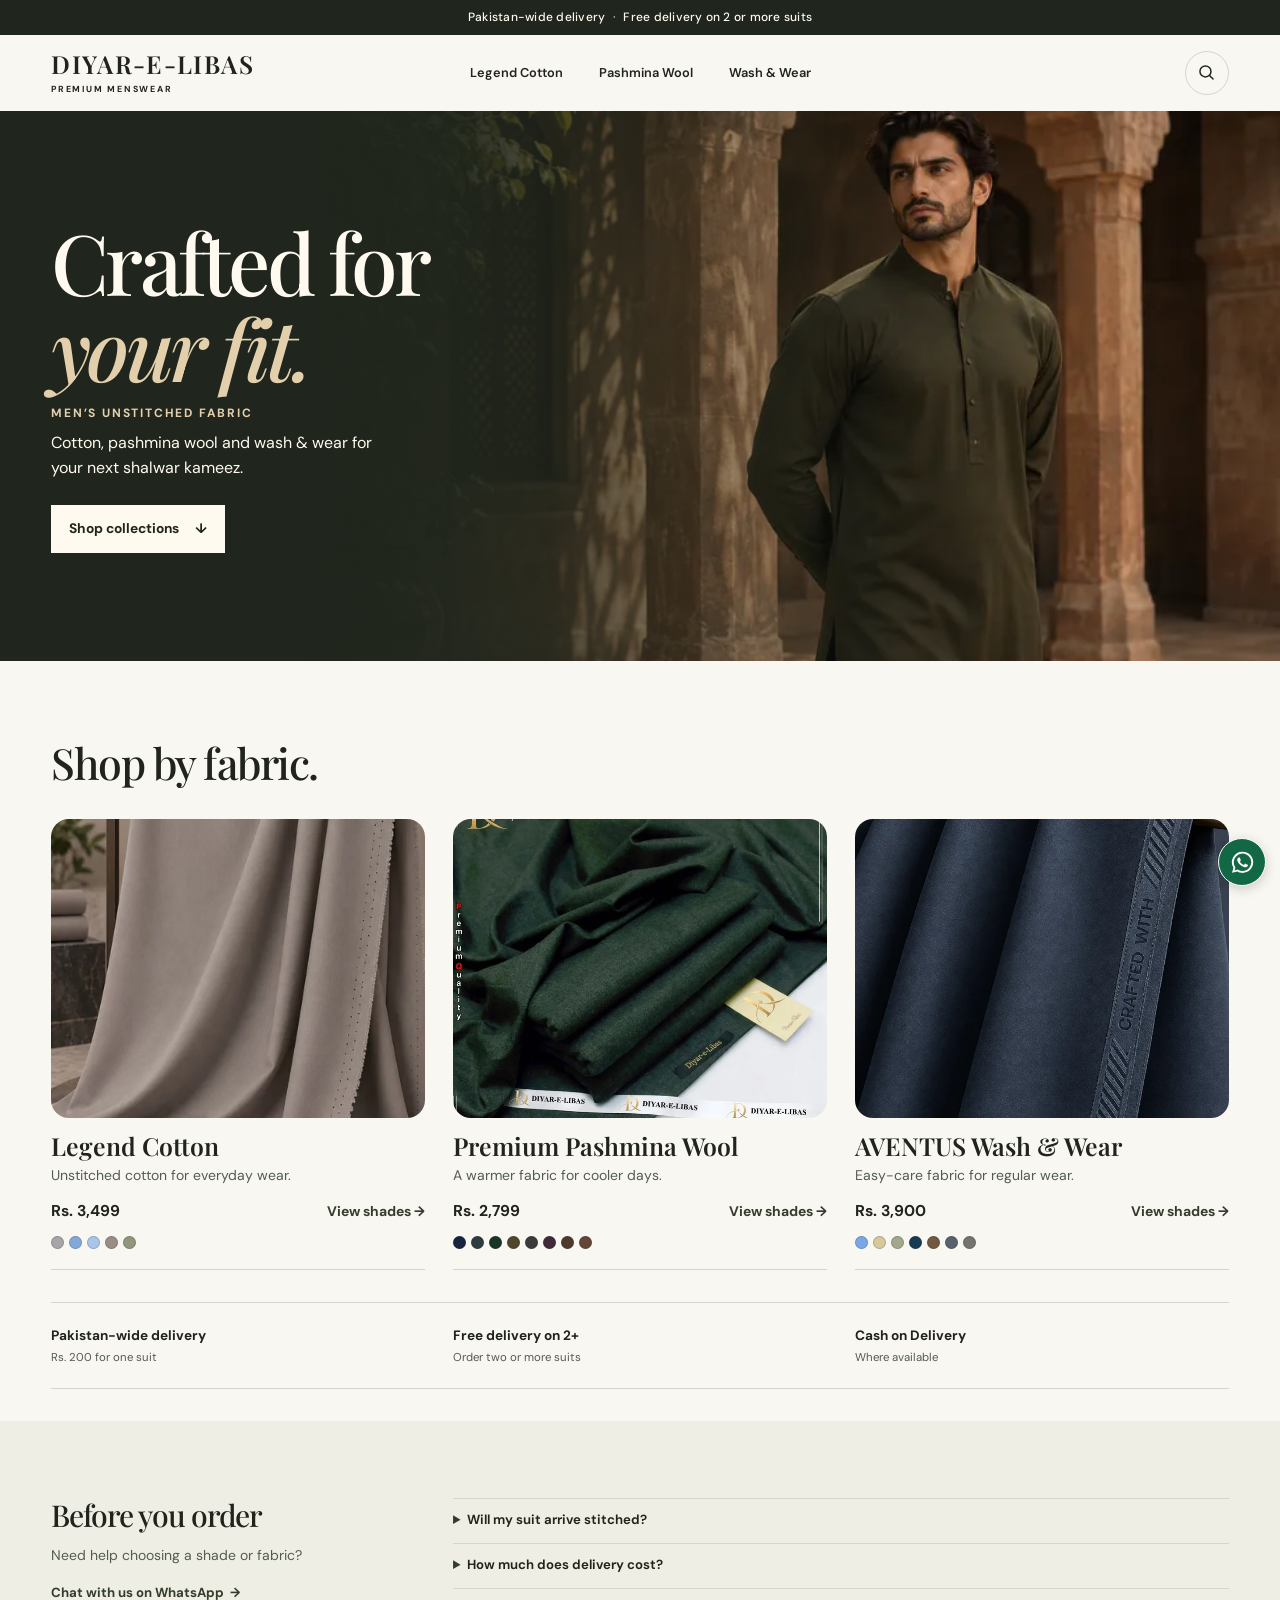
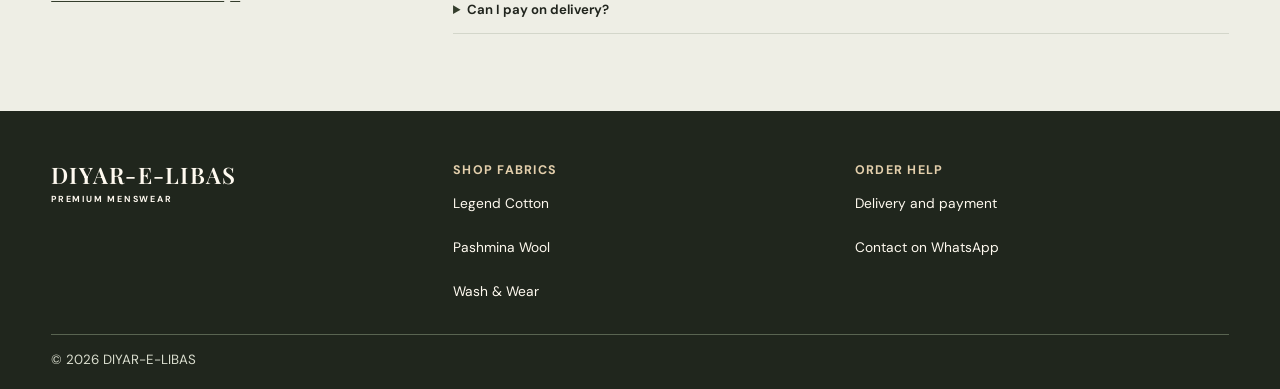
==== commit 9df84632: "Refine homepage text scale and section flow" ====
--- a/index.html
+++ b/index.html
@@ -6,7 +6,7 @@
   <meta name="theme-color" content="#24251e">
   <title>DIYAR-E-LIBAS | Premium Unstitched Menswear</title>
   <meta name="description" content="Shop unstitched men's fabrics from DIYAR-E-LIBAS. Explore Legend Cotton, Premium Pashmina Wool and AVENTUS Wash & Wear with delivery across Pakistan.">
-  <link rel="stylesheet" href="home/home.css?v=8">
+  <link rel="stylesheet" href="home/home.css?v=9">
   <script src="home/home.js?v=3" defer></script>
 </head>
 <body class="home-page">
--- a/home/home.css
+++ b/home/home.css
@@ -17,9 +17,11 @@
   --section-space: clamp(32px, 6vw, 84px);
   --heading-gap: clamp(16px, 3vw, 32px);
   --title-hero: clamp(2.25rem, calc(.6875rem + 5.7vw), 5.75rem);
-  --title-section: clamp(1.7rem, 3.3vw, 3.1rem);
+  --title-section: clamp(1.8rem, 3.35vw, 3.1rem);
+  --title-help: clamp(1.4rem, 2.35vw, 2.05rem);
   --title-card: clamp(.92rem, 2vw, 1.55rem);
-  --grid-gap: clamp(8px, 2vw, 28px);
+  --grid-gap: clamp(10px, 2.2vw, 28px);
+  --item-gap: clamp(8px, 1vw, 14px);
 }
 
 * { box-sizing: border-box; }
@@ -45,9 +47,10 @@
 .site-header { background: var(--paper); }
 .header-content { display: grid; grid-template-columns: minmax(0, 1fr) auto minmax(0, 1fr); align-items: center; min-height: 76px; gap: 16px; }
 .wordmark { justify-self: start; font: 600 clamp(1.04rem, 1.8vw, 1.42rem)/1.1 var(--serif); letter-spacing: .055em; white-space: nowrap; }
+.header-content .wordmark { font-size: clamp(1.18rem, 1.95vw, 1.55rem); }
 .wordmark span { display: block; margin-top: 6px; font: 700 .55rem var(--sans); letter-spacing: .2em; }
 .header-content nav { grid-column: 2; grid-row: 1; display: flex; gap: clamp(12px, 3vw, 36px); }
-.header-content nav a { display: inline-flex; align-items: center; min-height: 44px; font-size: .86rem; font-weight: 600; }
+.header-content nav a { display: inline-flex; align-items: center; min-height: 44px; font-size: .8rem; font-weight: 600; }
 .header-content a:hover, .footer-content nav a:hover { text-decoration: underline; text-underline-offset: 4px; }
 
 .search-toggle, .search-close {
@@ -132,23 +135,23 @@
 .button:hover { background: var(--champagne); border-color: var(--champagne); }
 .button:focus-visible { outline-color: var(--champagne); }
 
-.collections { padding-block: var(--section-space); }
+.collections { padding-block: var(--section-space) var(--heading-gap); }
 h2 { font: 500 var(--title-section)/1.15 var(--serif); letter-spacing: -.035em; }
 .section-heading { margin-bottom: var(--heading-gap); }
 .collection-grid { display: grid; grid-template-columns: repeat(3, minmax(0, 1fr)); column-gap: var(--grid-gap); }
 .collection-card { display: flex; flex-direction: column; min-width: 0; border-bottom: 1px solid var(--line); }
 .collection-photo { aspect-ratio: 5 / 4; background: var(--surface); border-radius: clamp(8px, 1.5vw, 18px); overflow: hidden; }
 .collection-photo img { height: 100%; object-fit: cover; }
-.collection-info { display: flex; flex: 1; flex-direction: column; padding-block: clamp(10px, 1.7vw, 20px) clamp(12px, 1.9vw, 22px); }
+.collection-info { display: flex; flex: 1; flex-direction: column; padding-block: var(--item-gap) calc(var(--item-gap) * 1.5); }
 .collection-info h3 { font: 600 var(--title-card)/1.2 var(--serif); }
-.collection-info p { margin: 6px 0 14px; color: var(--muted); font-size: .9rem; }
+.collection-info p { margin: 4px 0 var(--item-gap); color: var(--muted); font-size: .875rem; }
 .collection-action { display: flex; justify-content: space-between; align-items: baseline; flex-wrap: wrap; gap: 4px 10px; margin-top: auto; font-size: clamp(.76rem, 1.8vw, .98rem); font-variant-numeric: tabular-nums; }
 .collection-swatches:not([hidden]) {
   display: flex;
   flex-wrap: wrap;
   align-content: start;
   gap: 5px;
-  margin-top: 10px;
+  margin-top: var(--item-gap);
 }
 .collection-swatch {
   width: 13px;
@@ -174,21 +177,20 @@
   .collection-swatches { grid-row: 4; }
 }
 
-.assurances { display: grid; grid-template-columns: repeat(3, minmax(0, 1fr)); padding: clamp(15px, 2.5vw, 25px) 0; margin-block: 0 var(--section-space); background: var(--surface); list-style: none; }
-.assurances li { display: grid; align-content: start; gap: 4px; padding-inline: 8px; text-align: center; font-size: .9rem; }
-.assurances li + li { border-left: 1px solid var(--line); }
+.assurances { display: grid; grid-template-columns: repeat(3, minmax(0, 1fr)); gap: var(--grid-gap); padding: clamp(12px, 2vw, 22px) 0; margin-block: 0 var(--heading-gap); border-block: 1px solid var(--line); list-style: none; }
+.assurances li { display: grid; align-content: start; gap: 3px; text-align: start; font-size: .85rem; }
 .assurances span { color: var(--muted); font-size: .84em; }
-.shopping-info { border-block: 1px solid var(--line); }
+.shopping-info { background: var(--surface); }
 .shopping-content { display: grid; grid-template-columns: repeat(3, minmax(0, 1fr)); gap: var(--grid-gap); padding-block: var(--section-space); }
 .questions { grid-column: span 2; }
-.shopping-content h2 { margin-bottom: 10px; }
-.shopping-content p { color: var(--muted); }
-.text-link { display: inline-flex; align-items: center; gap: 6px; min-height: 44px; margin-top: 4px; color: var(--olive); font-weight: 700; text-decoration: underline; text-underline-offset: 4px; }
+.shopping-content h2 { margin-bottom: var(--item-gap); font-size: var(--title-help); }
+.shopping-content p { color: var(--muted); font-size: .875rem; }
+.text-link { display: inline-flex; align-items: center; gap: 6px; min-height: 44px; margin-top: 4px; color: var(--olive); font-size: .825rem; font-weight: 700; text-decoration: underline; text-underline-offset: 4px; }
 details { border-bottom: 1px solid var(--line); }
 details:first-child { border-top: 1px solid var(--line); }
-summary { min-height: 48px; padding-block: 12px; cursor: pointer; font-weight: 700; }
+summary { min-height: 44px; padding-block: 11px; cursor: pointer; font-size: .825rem; font-weight: 650; }
 summary::marker { color: var(--olive); }
-details p { padding: 0 0 14px 16px; }
+.shopping-content details p { padding: 0 0 var(--item-gap) 16px; font-size: .8rem; }
 
 .site-footer { background: var(--olive-dark); color: var(--on-dark); padding-block: clamp(28px, 4vw, 54px) 18px; }
 .footer-content { display: grid; grid-template-columns: repeat(3, minmax(0, 1fr)); align-items: start; gap: var(--grid-gap); }
@@ -227,7 +229,7 @@
     border-radius: 8px;
     background: var(--surface);
     text-align: center;
-    font-size: .75rem;
+    font-size: .6875rem;
   }
   .header-content nav a:hover { border-color: var(--olive); }
   .hero { min-height: clamp(296px, 68vw, 430px); }
@@ -237,7 +239,7 @@
   .hero-description { max-width: 50%; font-size: .82rem; }
   .eyebrow { max-width: 54%; margin-block: 12px 6px; font-size: .67rem; letter-spacing: .08em; }
   .button { min-height: 44px; margin-top: 16px; padding-inline: 10px; gap: 7px; font-size: .76rem; }
-  .shopping-content { grid-template-columns: 1fr; row-gap: 20px; }
+  .shopping-content { grid-template-columns: 1fr; row-gap: var(--item-gap); }
   .questions { grid-column: auto; }
   .footer-content { grid-template-columns: 1fr 1fr; }
   .footer-content .wordmark { grid-column: 1 / -1; margin-bottom: 12px; }
@@ -245,7 +247,7 @@
 
 @media (max-width: 540px) {
   .collection-photo { aspect-ratio: 1; }
-  .collection-info h3 { margin-bottom: 10px; }
+  .collection-info h3 { margin-bottom: var(--item-gap); }
   .collection-info p { display: none; }
   .collection-action { flex-direction: column; }
   .collection-swatches:not([hidden]) { max-width: 85px; min-height: 31px; }
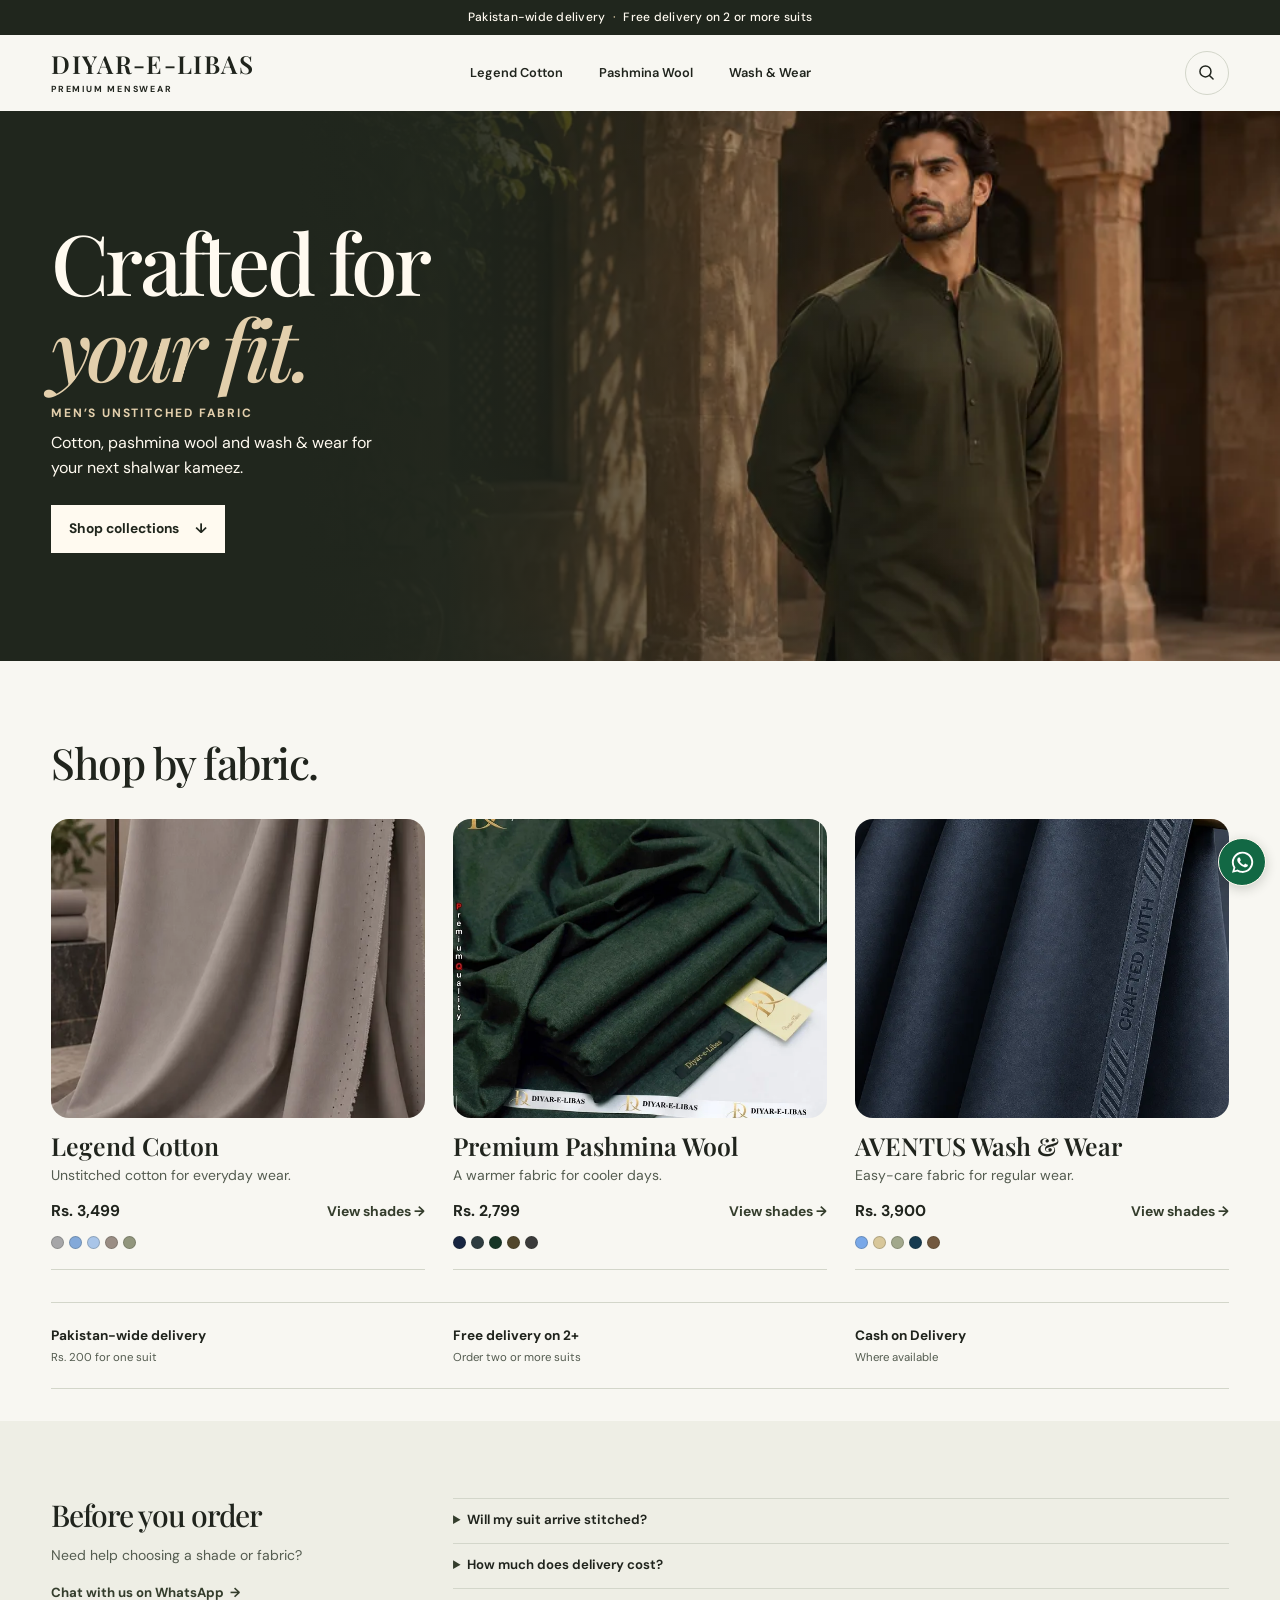
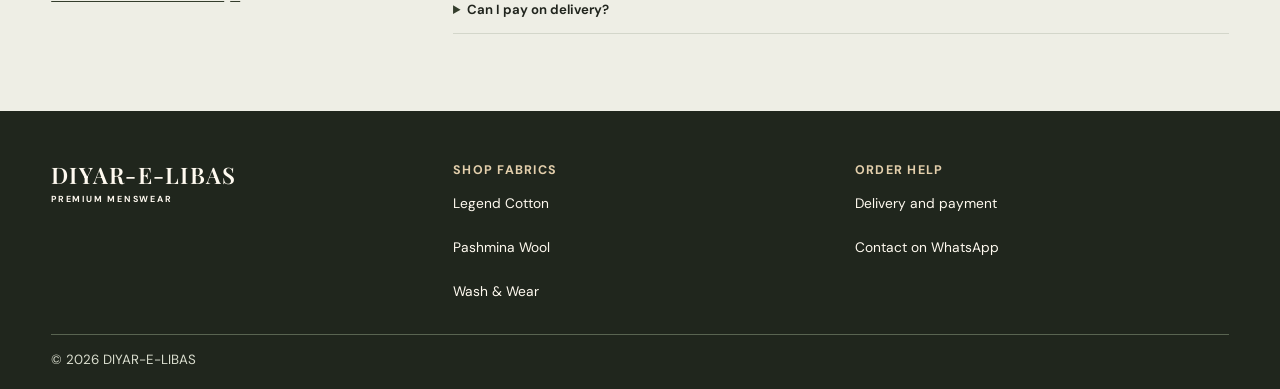
==== commit f7bbbcc2: "Show five shade previews per homepage collection" ====
--- a/index.html
+++ b/index.html
@@ -6,8 +6,8 @@
   <meta name="theme-color" content="#24251e">
   <title>DIYAR-E-LIBAS | Premium Unstitched Menswear</title>
   <meta name="description" content="Shop unstitched men's fabrics from DIYAR-E-LIBAS. Explore Legend Cotton, Premium Pashmina Wool and AVENTUS Wash & Wear with delivery across Pakistan.">
-  <link rel="stylesheet" href="home/home.css?v=9">
-  <script src="home/home.js?v=3" defer></script>
+  <link rel="stylesheet" href="home/home.css?v=10">
+  <script src="home/home.js?v=4" defer></script>
 </head>
 <body class="home-page">
   <a class="skip-link" href="#main">Skip to content</a>
--- a/home/home.css
+++ b/home/home.css
@@ -250,7 +250,6 @@
   .collection-info h3 { margin-bottom: var(--item-gap); }
   .collection-info p { display: none; }
   .collection-action { flex-direction: column; }
-  .collection-swatches:not([hidden]) { max-width: 85px; min-height: 31px; }
   .assurances strong { min-height: 3.1em; }
   .assurances li { font-size: .72rem; }
 }
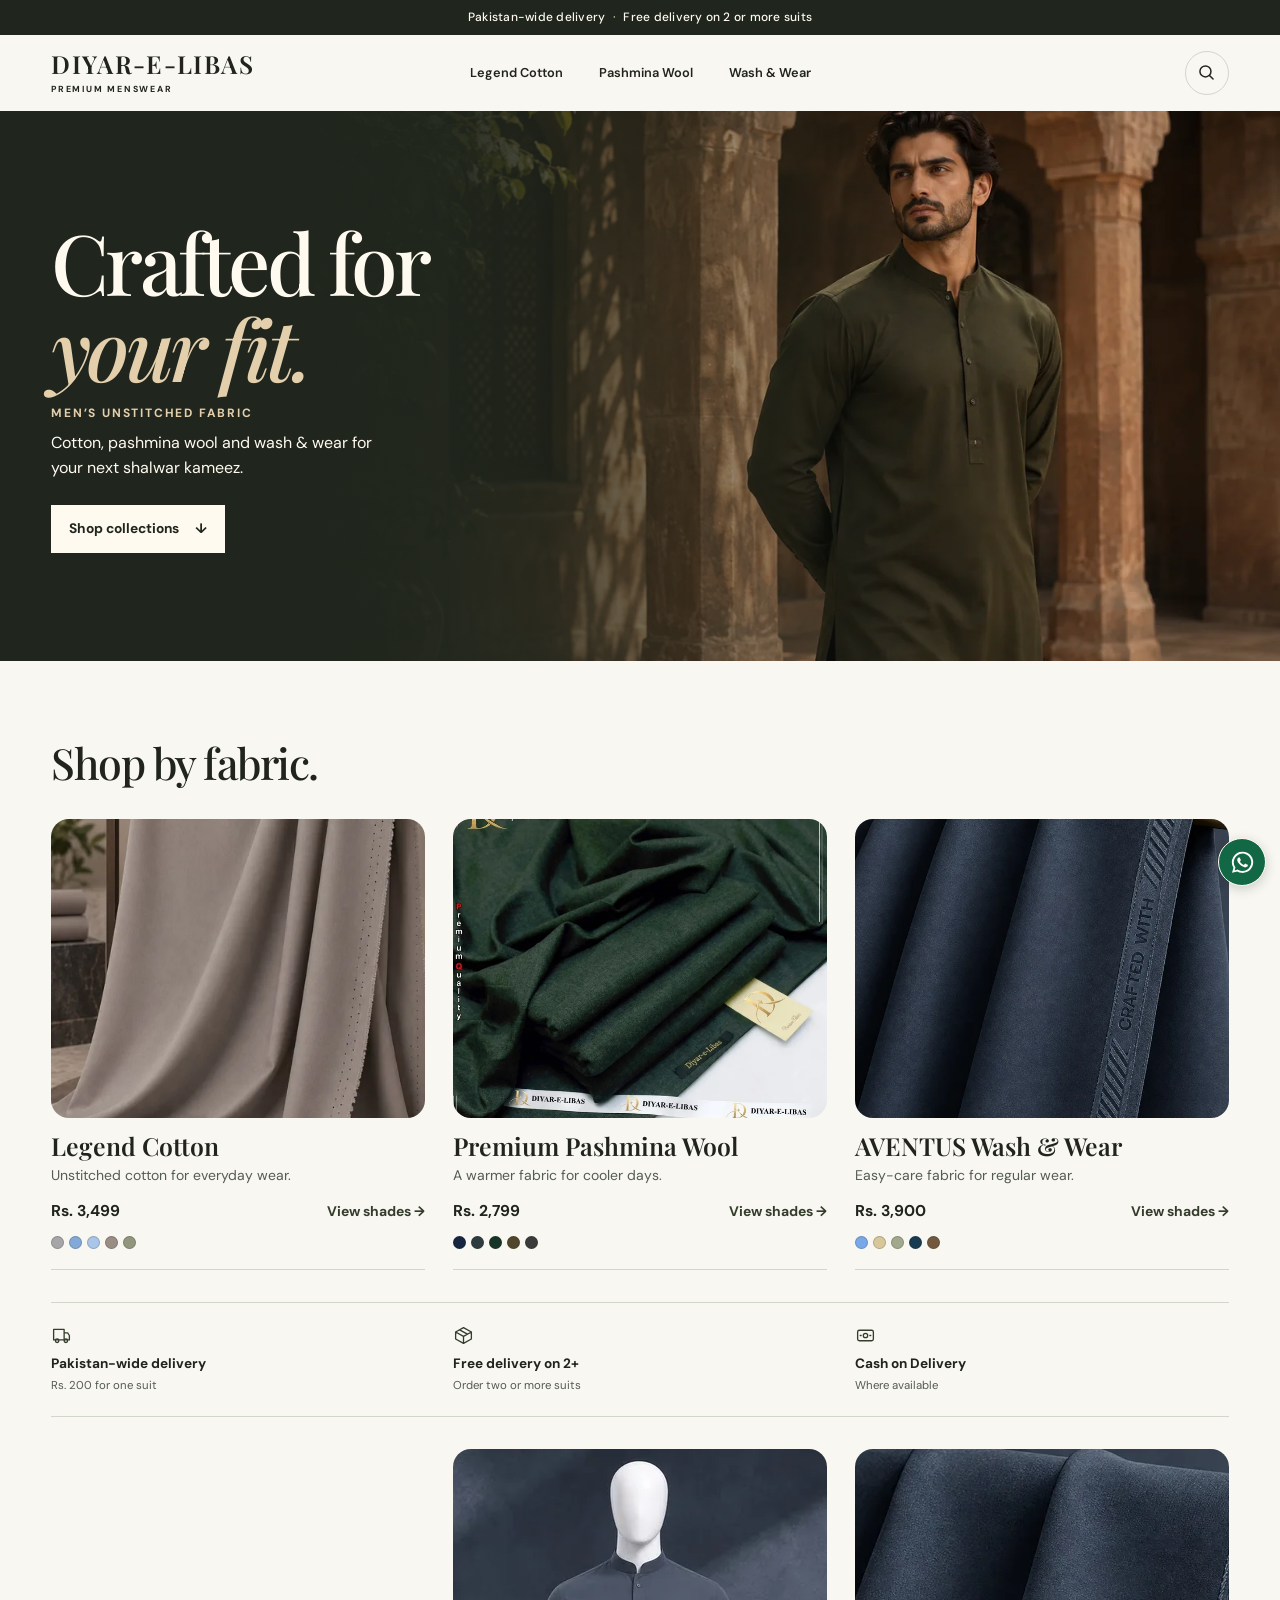
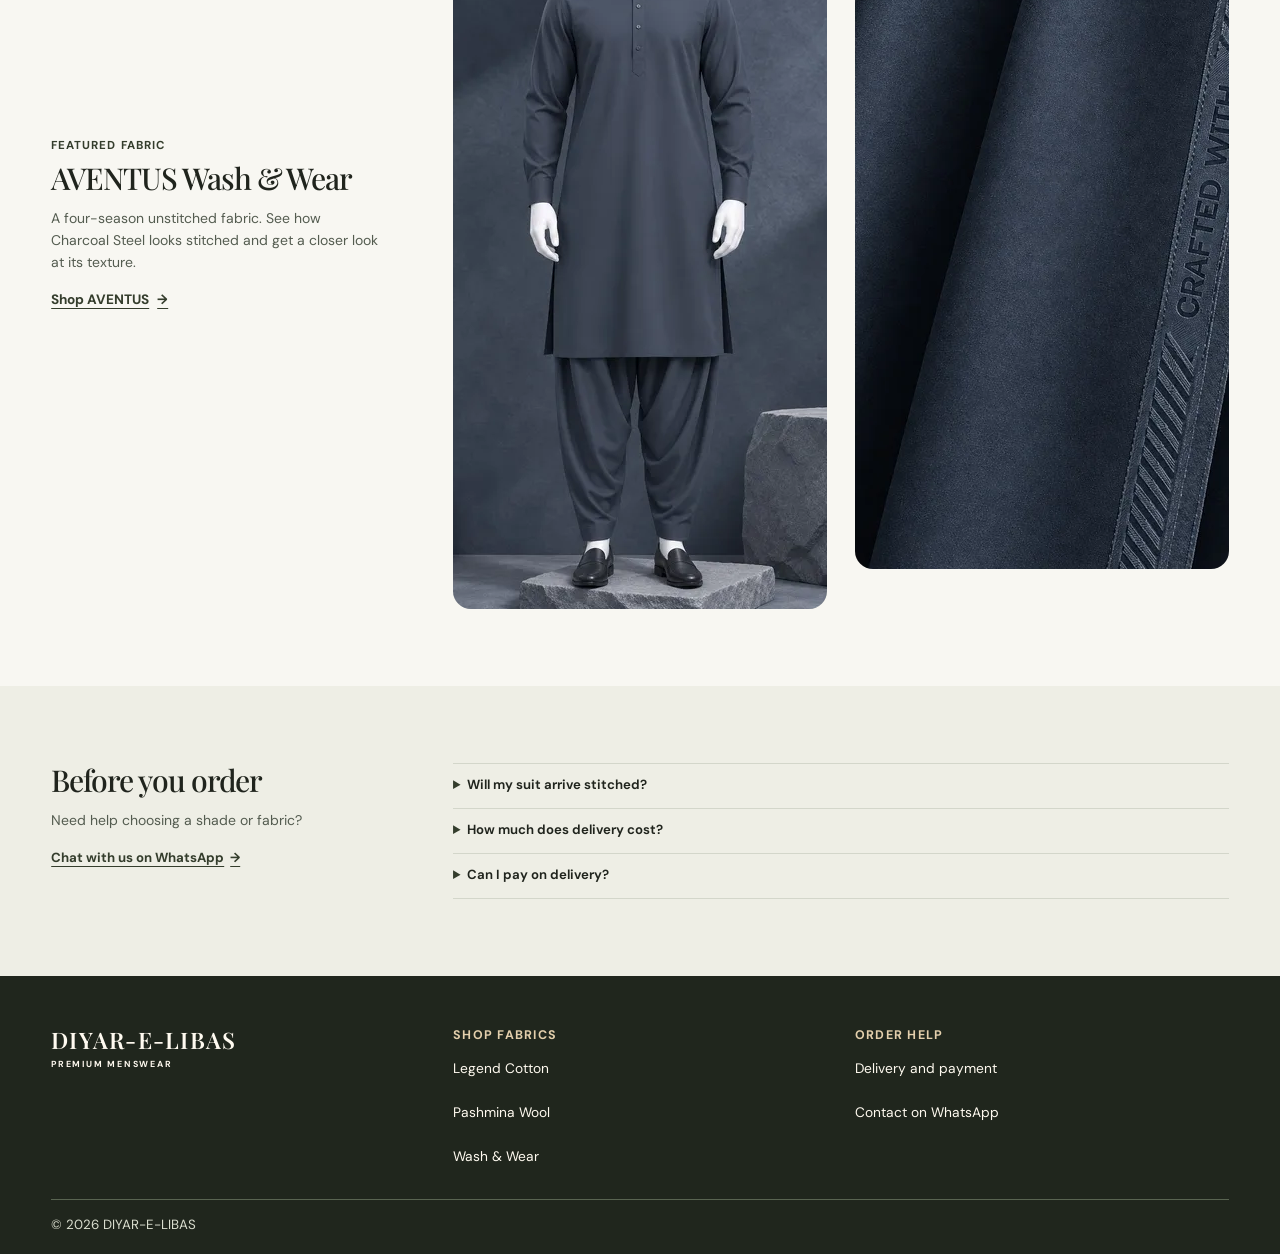
==== commit 9bd2c8f2: "Feature AVENTUS and clarify homepage delivery assurances" ====
--- a/index.html
+++ b/index.html
@@ -6,7 +6,7 @@
   <meta name="theme-color" content="#24251e">
   <title>DIYAR-E-LIBAS | Premium Unstitched Menswear</title>
   <meta name="description" content="Shop unstitched men's fabrics from DIYAR-E-LIBAS. Explore Legend Cotton, Premium Pashmina Wool and AVENTUS Wash & Wear with delivery across Pakistan.">
-  <link rel="stylesheet" href="home/home.css?v=10">
+  <link rel="stylesheet" href="home/home.css?v=11">
   <script src="home/home.js?v=4" defer></script>
 </head>
 <body class="home-page">
@@ -90,10 +90,32 @@
     </section>
 
     <ul class="assurances container" aria-label="Delivery and payment">
-      <li><strong>Pakistan-wide delivery</strong><span>Rs. 200 for one suit</span></li>
-      <li><strong>Free delivery on 2+</strong><span>Order two or more suits</span></li>
-      <li><strong>Cash on Delivery</strong><span>Where available</span></li>
+      <li>
+        <svg viewBox="0 0 24 24" aria-hidden="true"><path d="M3 5h12v12H3zM15 9h4l2 3v5h-6"/><circle cx="7" cy="18" r="2"/><circle cx="17" cy="18" r="2"/></svg>
+        <strong>Pakistan-wide delivery</strong><span>Rs. 200 for one suit</span>
+      </li>
+      <li>
+        <svg viewBox="0 0 24 24" aria-hidden="true"><path d="m12 3 9 5v8l-9 5-9-5V8l9-5Zm-9 5 9 5 9-5m-9 5v8M7.5 5.5l9 5"/></svg>
+        <strong>Free delivery on 2+</strong><span>Order two or more suits</span>
+      </li>
+      <li>
+        <svg viewBox="0 0 24 24" aria-hidden="true"><rect x="3" y="6" width="18" height="12" rx="2"/><circle cx="12" cy="12" r="2.5"/><path d="M6 12h1m10 0h1"/></svg>
+        <strong>Cash on Delivery</strong><span>Where available</span>
+      </li>
     </ul>
+
+    <section class="featured-fabric container" aria-labelledby="featured-title">
+      <div class="feature-copy">
+        <p class="feature-label">Featured fabric</p>
+        <h2 id="featured-title">AVENTUS Wash &amp; Wear</h2>
+        <p>A four-season unstitched fabric. See how Charcoal Steel looks stitched and get a closer look at its texture.</p>
+        <a class="feature-link" href="wash-n-wear/">Shop AVENTUS <span aria-hidden="true">→</span></a>
+      </div>
+      <div class="feature-photos">
+        <img src="home/images/aventus-styled.webp" width="507" height="760" alt="Charcoal Steel Wash &amp; Wear shown as a stitched shalwar kameez" loading="lazy" decoding="async">
+        <img src="home/images/aventus.webp" width="658" height="720" alt="Close-up of the Charcoal Steel fabric texture" loading="lazy" decoding="async">
+      </div>
+    </section>
 
     <section class="shopping-info" id="order-help" aria-labelledby="shopping-title">
       <div class="container shopping-content">
--- a/home/home.css
+++ b/home/home.css
@@ -179,7 +179,26 @@
 
 .assurances { display: grid; grid-template-columns: repeat(3, minmax(0, 1fr)); gap: var(--grid-gap); padding: clamp(12px, 2vw, 22px) 0; margin-block: 0 var(--heading-gap); border-block: 1px solid var(--line); list-style: none; }
 .assurances li { display: grid; align-content: start; gap: 3px; text-align: start; font-size: .85rem; }
+.assurances svg {
+  width: 21px; height: 21px; margin-bottom: 4px;
+  fill: none; stroke: var(--olive); stroke-width: 1.5; stroke-linecap: round; stroke-linejoin: round;
+}
 .assurances span { color: var(--muted); font-size: .84em; }
+.featured-fabric {
+  display: grid;
+  grid-template-columns: repeat(3, minmax(0, 1fr));
+  align-items: center;
+  gap: var(--grid-gap);
+  margin-block: var(--heading-gap) var(--section-space);
+}
+.feature-copy { padding-block: var(--item-gap); }
+.feature-label { margin-bottom: 6px; color: var(--olive); font-size: .72rem; font-weight: 700; letter-spacing: .09em; text-transform: uppercase; }
+.feature-copy h2 { margin-bottom: var(--item-gap); font-size: var(--title-help); }
+.feature-copy p:not(.feature-label) { max-width: 33ch; color: var(--muted); font-size: .875rem; }
+.feature-link { display: inline-flex; align-items: center; gap: 8px; min-height: 44px; margin-top: 4px; color: var(--olive); font-size: .85rem; font-weight: 700; text-decoration: underline; text-underline-offset: 4px; }
+.feature-photos { grid-column: span 2; display: grid; grid-template-columns: repeat(2, minmax(0, 1fr)); gap: var(--grid-gap); }
+.feature-photos img { aspect-ratio: 4 / 5; object-fit: cover; border-radius: clamp(8px, 1.5vw, 18px); background: var(--surface); }
+.feature-photos img:first-child { object-position: center 22%; }
 .shopping-info { background: var(--surface); }
 .shopping-content { display: grid; grid-template-columns: repeat(3, minmax(0, 1fr)); gap: var(--grid-gap); padding-block: var(--section-space); }
 .questions { grid-column: span 2; }
@@ -239,6 +258,8 @@
   .hero-description { max-width: 50%; font-size: .82rem; }
   .eyebrow { max-width: 54%; margin-block: 12px 6px; font-size: .67rem; letter-spacing: .08em; }
   .button { min-height: 44px; margin-top: 16px; padding-inline: 10px; gap: 7px; font-size: .76rem; }
+  .featured-fabric { grid-template-columns: 1fr; gap: var(--item-gap); }
+  .feature-photos { grid-column: auto; }
   .shopping-content { grid-template-columns: 1fr; row-gap: var(--item-gap); }
   .questions { grid-column: auto; }
   .footer-content { grid-template-columns: 1fr 1fr; }
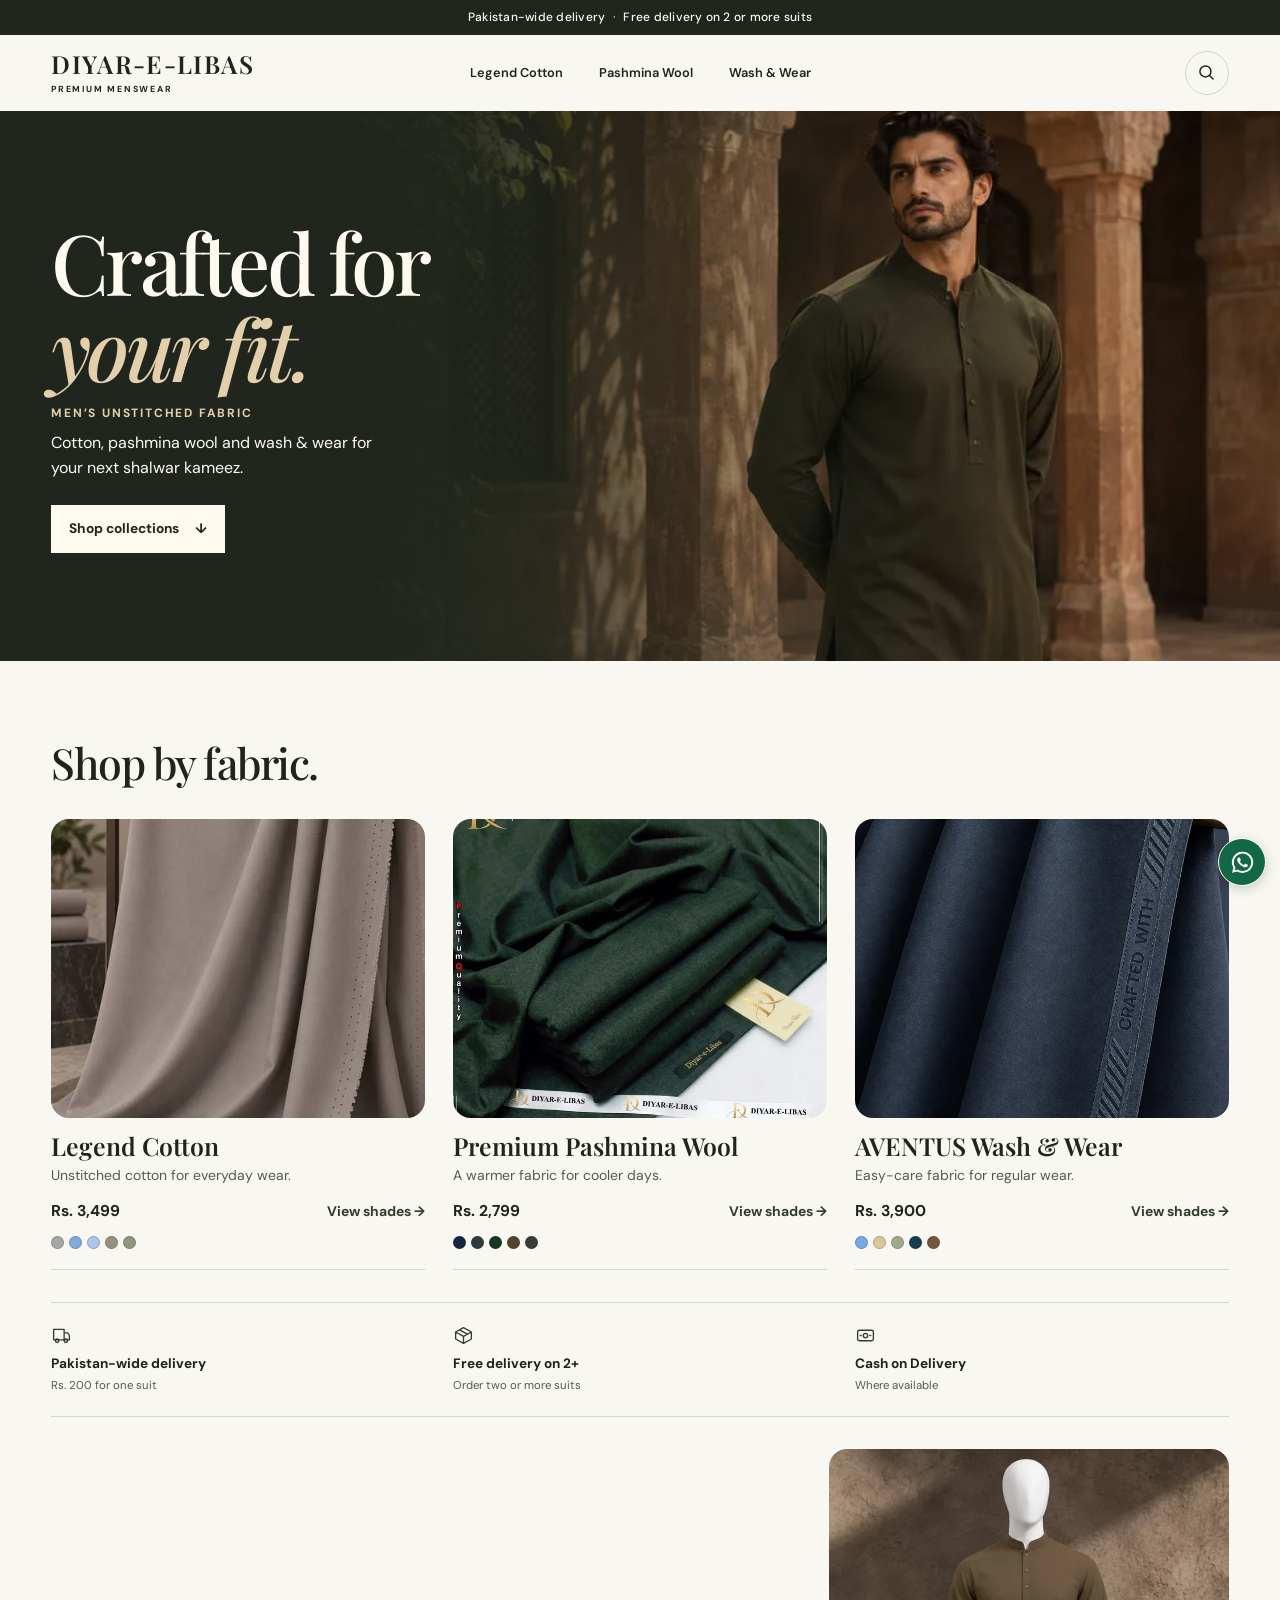
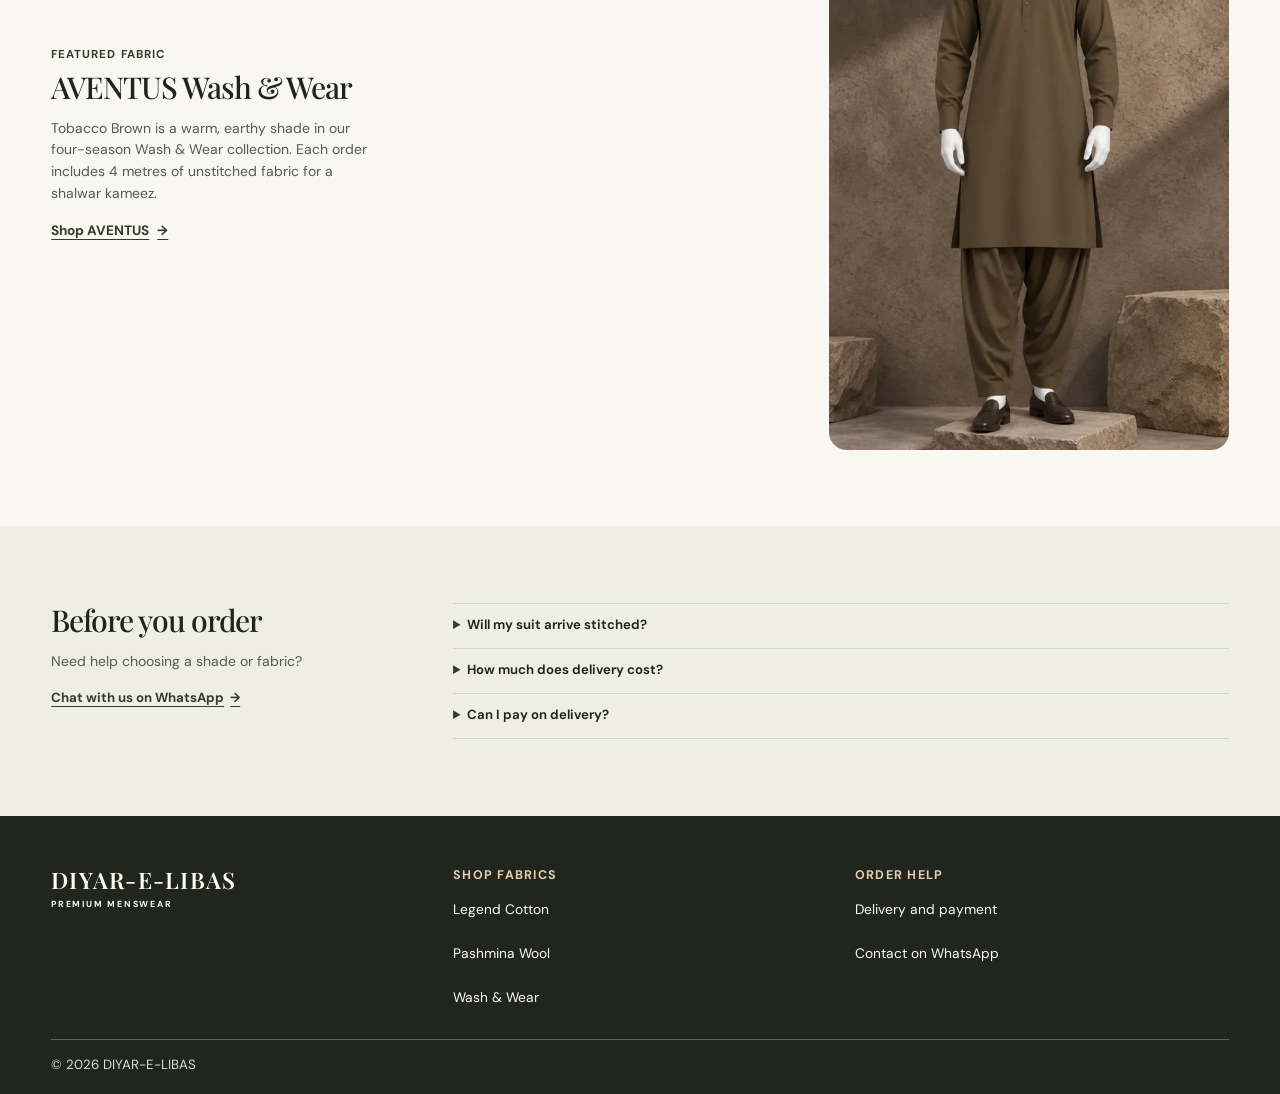
==== commit a2f481c0: "Feature the AVENTUS Tobacco Brown front view" ====
--- a/index.html
+++ b/index.html
@@ -6,7 +6,7 @@
   <meta name="theme-color" content="#24251e">
   <title>DIYAR-E-LIBAS | Premium Unstitched Menswear</title>
   <meta name="description" content="Shop unstitched men's fabrics from DIYAR-E-LIBAS. Explore Legend Cotton, Premium Pashmina Wool and AVENTUS Wash & Wear with delivery across Pakistan.">
-  <link rel="stylesheet" href="home/home.css?v=11">
+  <link rel="stylesheet" href="home/home.css?v=12">
   <script src="home/home.js?v=4" defer></script>
 </head>
 <body class="home-page">
@@ -108,13 +108,11 @@
       <div class="feature-copy">
         <p class="feature-label">Featured fabric</p>
         <h2 id="featured-title">AVENTUS Wash &amp; Wear</h2>
-        <p>A four-season unstitched fabric. See how Charcoal Steel looks stitched and get a closer look at its texture.</p>
+        <p>Tobacco Brown is a warm, earthy shade in our four-season Wash &amp; Wear collection. Each order includes 4 metres of unstitched fabric for a shalwar kameez.</p>
         <a class="feature-link" href="wash-n-wear/">Shop AVENTUS <span aria-hidden="true">→</span></a>
       </div>
-      <div class="feature-photos">
-        <img src="home/images/aventus-styled.webp" width="507" height="760" alt="Charcoal Steel Wash &amp; Wear shown as a stitched shalwar kameez" loading="lazy" decoding="async">
-        <img src="home/images/aventus.webp" width="658" height="720" alt="Close-up of the Charcoal Steel fabric texture" loading="lazy" decoding="async">
-      </div>
+      <img class="feature-photo" src="home/images/aventus-tobacco-brown.webp" width="533" height="800"
+        alt="Front view of a stitched AVENTUS shalwar kameez in Tobacco Brown" loading="lazy" decoding="async">
     </section>
 
     <section class="shopping-info" id="order-help" aria-labelledby="shopping-title">
--- a/home/home.css
+++ b/home/home.css
@@ -186,9 +186,9 @@
 .assurances span { color: var(--muted); font-size: .84em; }
 .featured-fabric {
   display: grid;
-  grid-template-columns: repeat(3, minmax(0, 1fr));
+  grid-template-columns: minmax(0, 1fr) minmax(0, 1fr);
   align-items: center;
-  gap: var(--grid-gap);
+  gap: clamp(14px, 4vw, 48px);
   margin-block: var(--heading-gap) var(--section-space);
 }
 .feature-copy { padding-block: var(--item-gap); }
@@ -196,9 +196,13 @@
 .feature-copy h2 { margin-bottom: var(--item-gap); font-size: var(--title-help); }
 .feature-copy p:not(.feature-label) { max-width: 33ch; color: var(--muted); font-size: .875rem; }
 .feature-link { display: inline-flex; align-items: center; gap: 8px; min-height: 44px; margin-top: 4px; color: var(--olive); font-size: .85rem; font-weight: 700; text-decoration: underline; text-underline-offset: 4px; }
-.feature-photos { grid-column: span 2; display: grid; grid-template-columns: repeat(2, minmax(0, 1fr)); gap: var(--grid-gap); }
-.feature-photos img { aspect-ratio: 4 / 5; object-fit: cover; border-radius: clamp(8px, 1.5vw, 18px); background: var(--surface); }
-.feature-photos img:first-child { object-position: center 22%; }
+.feature-photo {
+  justify-self: end;
+  width: min(100%, 400px);
+  height: auto;
+  border-radius: clamp(8px, 1.5vw, 18px);
+  background: var(--surface);
+}
 .shopping-info { background: var(--surface); }
 .shopping-content { display: grid; grid-template-columns: repeat(3, minmax(0, 1fr)); gap: var(--grid-gap); padding-block: var(--section-space); }
 .questions { grid-column: span 2; }
@@ -258,8 +262,8 @@
   .hero-description { max-width: 50%; font-size: .82rem; }
   .eyebrow { max-width: 54%; margin-block: 12px 6px; font-size: .67rem; letter-spacing: .08em; }
   .button { min-height: 44px; margin-top: 16px; padding-inline: 10px; gap: 7px; font-size: .76rem; }
-  .featured-fabric { grid-template-columns: 1fr; gap: var(--item-gap); }
-  .feature-photos { grid-column: auto; }
+  .featured-fabric { grid-template-columns: minmax(0, 1.14fr) minmax(0, 1fr); }
+  .feature-copy p:not(.feature-label) { font-size: .8rem; }
   .shopping-content { grid-template-columns: 1fr; row-gap: var(--item-gap); }
   .questions { grid-column: auto; }
   .footer-content { grid-template-columns: 1fr 1fr; }
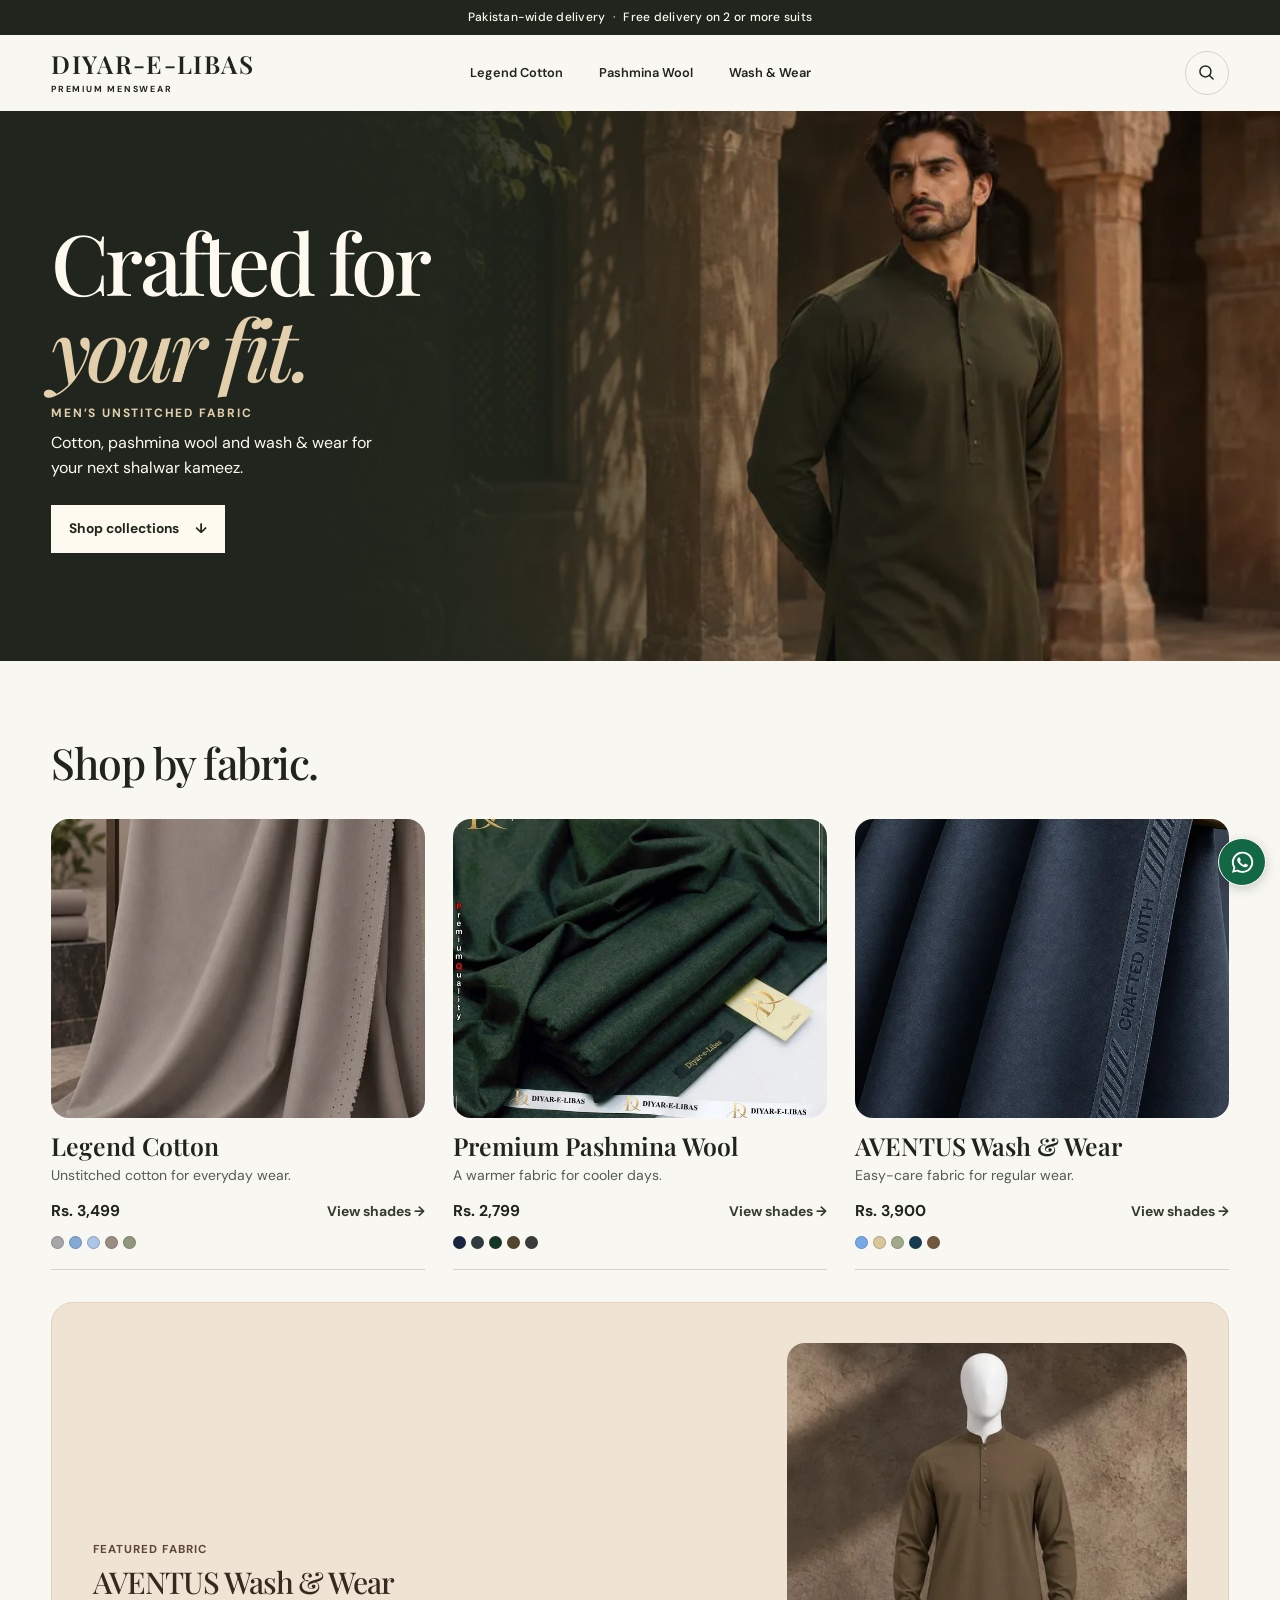
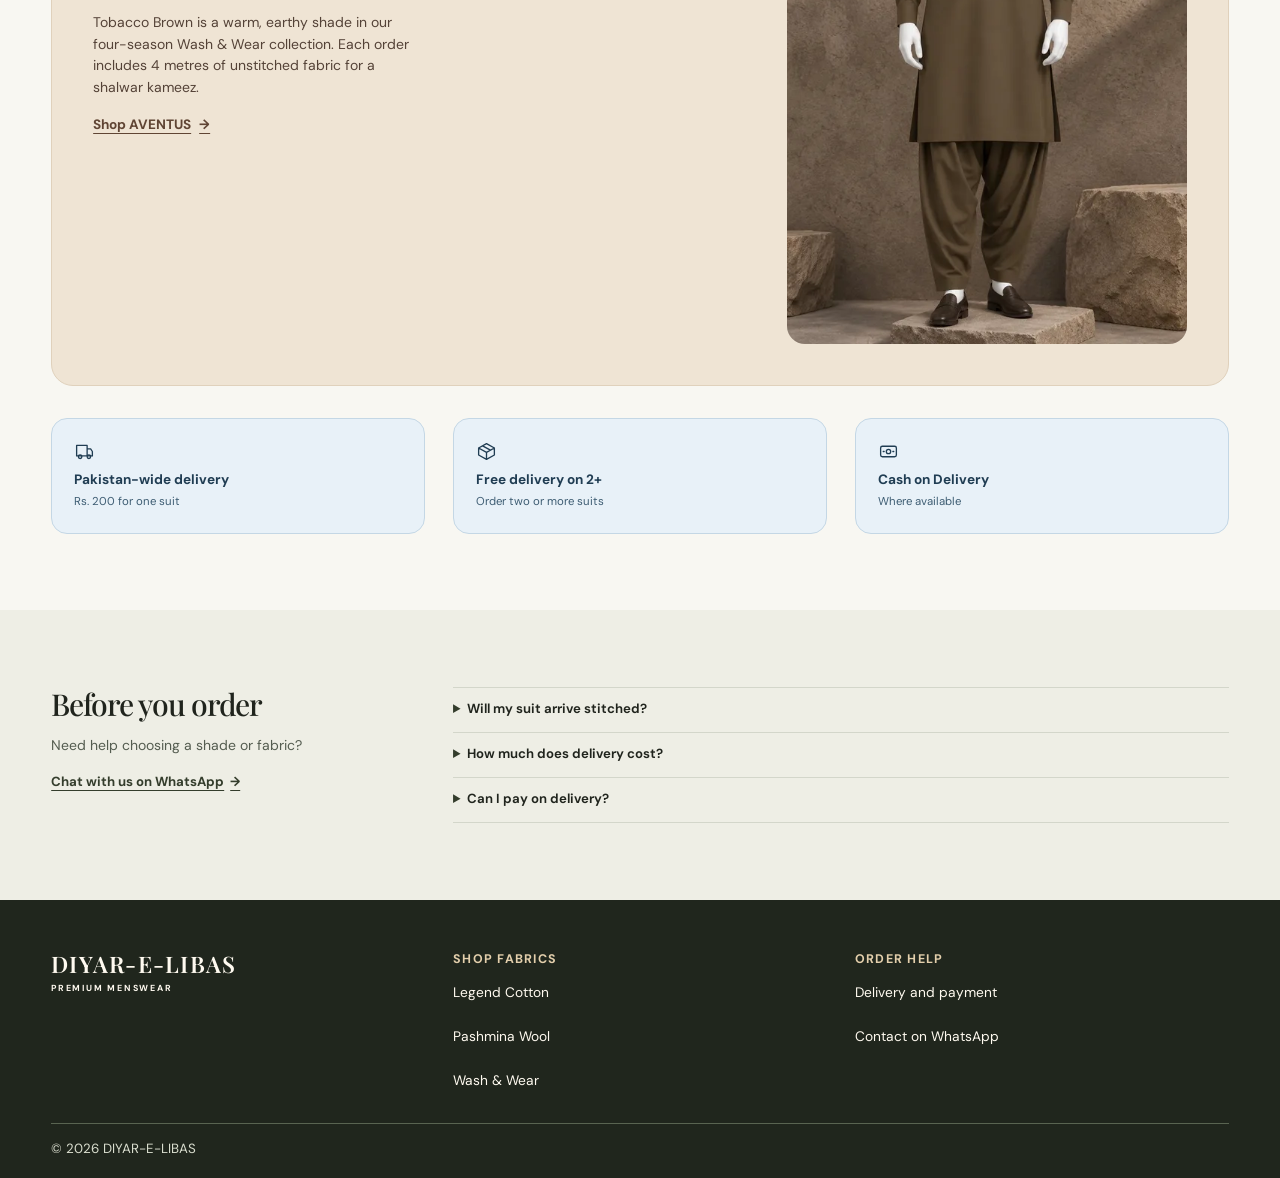
==== commit c6fff1b2: "Reorder AVENTUS feature and delivery cards" ====
--- a/index.html
+++ b/index.html
@@ -6,7 +6,7 @@
   <meta name="theme-color" content="#24251e">
   <title>DIYAR-E-LIBAS | Premium Unstitched Menswear</title>
   <meta name="description" content="Shop unstitched men's fabrics from DIYAR-E-LIBAS. Explore Legend Cotton, Premium Pashmina Wool and AVENTUS Wash & Wear with delivery across Pakistan.">
-  <link rel="stylesheet" href="home/home.css?v=12">
+  <link rel="stylesheet" href="home/home.css?v=13">
   <script src="home/home.js?v=4" defer></script>
 </head>
 <body class="home-page">
@@ -89,6 +89,17 @@
       </div>
     </section>
 
+    <section class="featured-fabric container" aria-labelledby="featured-title">
+      <div class="feature-copy">
+        <p class="feature-label">Featured fabric</p>
+        <h2 id="featured-title">AVENTUS Wash &amp; Wear</h2>
+        <p>Tobacco Brown is a warm, earthy shade in our four-season Wash &amp; Wear collection. Each order includes 4 metres of unstitched fabric for a shalwar kameez.</p>
+        <a class="feature-link" href="wash-n-wear/">Shop AVENTUS <span aria-hidden="true">→</span></a>
+      </div>
+      <img class="feature-photo" src="home/images/aventus-tobacco-brown.webp" width="533" height="800"
+        alt="Front view of a stitched AVENTUS shalwar kameez in Tobacco Brown" loading="lazy" decoding="async">
+    </section>
+
     <ul class="assurances container" aria-label="Delivery and payment">
       <li>
         <svg viewBox="0 0 24 24" aria-hidden="true"><path d="M3 5h12v12H3zM15 9h4l2 3v5h-6"/><circle cx="7" cy="18" r="2"/><circle cx="17" cy="18" r="2"/></svg>
@@ -103,17 +114,6 @@
         <strong>Cash on Delivery</strong><span>Where available</span>
       </li>
     </ul>
-
-    <section class="featured-fabric container" aria-labelledby="featured-title">
-      <div class="feature-copy">
-        <p class="feature-label">Featured fabric</p>
-        <h2 id="featured-title">AVENTUS Wash &amp; Wear</h2>
-        <p>Tobacco Brown is a warm, earthy shade in our four-season Wash &amp; Wear collection. Each order includes 4 metres of unstitched fabric for a shalwar kameez.</p>
-        <a class="feature-link" href="wash-n-wear/">Shop AVENTUS <span aria-hidden="true">→</span></a>
-      </div>
-      <img class="feature-photo" src="home/images/aventus-tobacco-brown.webp" width="533" height="800"
-        alt="Front view of a stitched AVENTUS shalwar kameez in Tobacco Brown" loading="lazy" decoding="async">
-    </section>
 
     <section class="shopping-info" id="order-help" aria-labelledby="shopping-title">
       <div class="container shopping-content">
--- a/home/home.css
+++ b/home/home.css
@@ -177,25 +177,40 @@
   .collection-swatches { grid-row: 4; }
 }
 
-.assurances { display: grid; grid-template-columns: repeat(3, minmax(0, 1fr)); gap: var(--grid-gap); padding: clamp(12px, 2vw, 22px) 0; margin-block: 0 var(--heading-gap); border-block: 1px solid var(--line); list-style: none; }
-.assurances li { display: grid; align-content: start; gap: 3px; text-align: start; font-size: .85rem; }
+.assurances { display: grid; grid-template-columns: repeat(3, minmax(0, 1fr)); gap: var(--grid-gap); padding: 0; margin-block: 0 var(--section-space); list-style: none; }
+.assurances li {
+  display: grid;
+  align-content: start;
+  gap: 3px;
+  padding: clamp(8px, 1.8vw, 22px);
+  border: 1px solid #c4d7e5;
+  border-radius: clamp(8px, 1.5vw, 16px);
+  background: #e8f1f8;
+  color: #203d53;
+  font-size: .85rem;
+}
 .assurances svg {
   width: 21px; height: 21px; margin-bottom: 4px;
-  fill: none; stroke: var(--olive); stroke-width: 1.5; stroke-linecap: round; stroke-linejoin: round;
-}
-.assurances span { color: var(--muted); font-size: .84em; }
+  fill: none; stroke: currentColor; stroke-width: 1.5; stroke-linecap: round; stroke-linejoin: round;
+}
+.assurances span { color: #3e5d73; font-size: .84em; }
 .featured-fabric {
   display: grid;
   grid-template-columns: minmax(0, 1fr) minmax(0, 1fr);
   align-items: center;
   gap: clamp(14px, 4vw, 48px);
-  margin-block: var(--heading-gap) var(--section-space);
+  margin-block: 0 var(--heading-gap);
+  padding: clamp(12px, 3.2vw, 44px);
+  border: 1px solid #e0d1bc;
+  border-radius: clamp(10px, 1.8vw, 22px);
+  background: #efe4d4;
+  color: #38291f;
 }
 .feature-copy { padding-block: var(--item-gap); }
-.feature-label { margin-bottom: 6px; color: var(--olive); font-size: .72rem; font-weight: 700; letter-spacing: .09em; text-transform: uppercase; }
+.feature-label { margin-bottom: 6px; color: #604534; font-size: .72rem; font-weight: 700; letter-spacing: .09em; text-transform: uppercase; }
 .feature-copy h2 { margin-bottom: var(--item-gap); font-size: var(--title-help); }
-.feature-copy p:not(.feature-label) { max-width: 33ch; color: var(--muted); font-size: .875rem; }
-.feature-link { display: inline-flex; align-items: center; gap: 8px; min-height: 44px; margin-top: 4px; color: var(--olive); font-size: .85rem; font-weight: 700; text-decoration: underline; text-underline-offset: 4px; }
+.feature-copy p:not(.feature-label) { max-width: 33ch; color: #544237; font-size: .875rem; }
+.feature-link { display: inline-flex; align-items: center; gap: 8px; min-height: 44px; margin-top: 4px; color: #604534; font-size: .85rem; font-weight: 700; text-decoration: underline; text-underline-offset: 4px; }
 .feature-photo {
   justify-self: end;
   width: min(100%, 400px);
